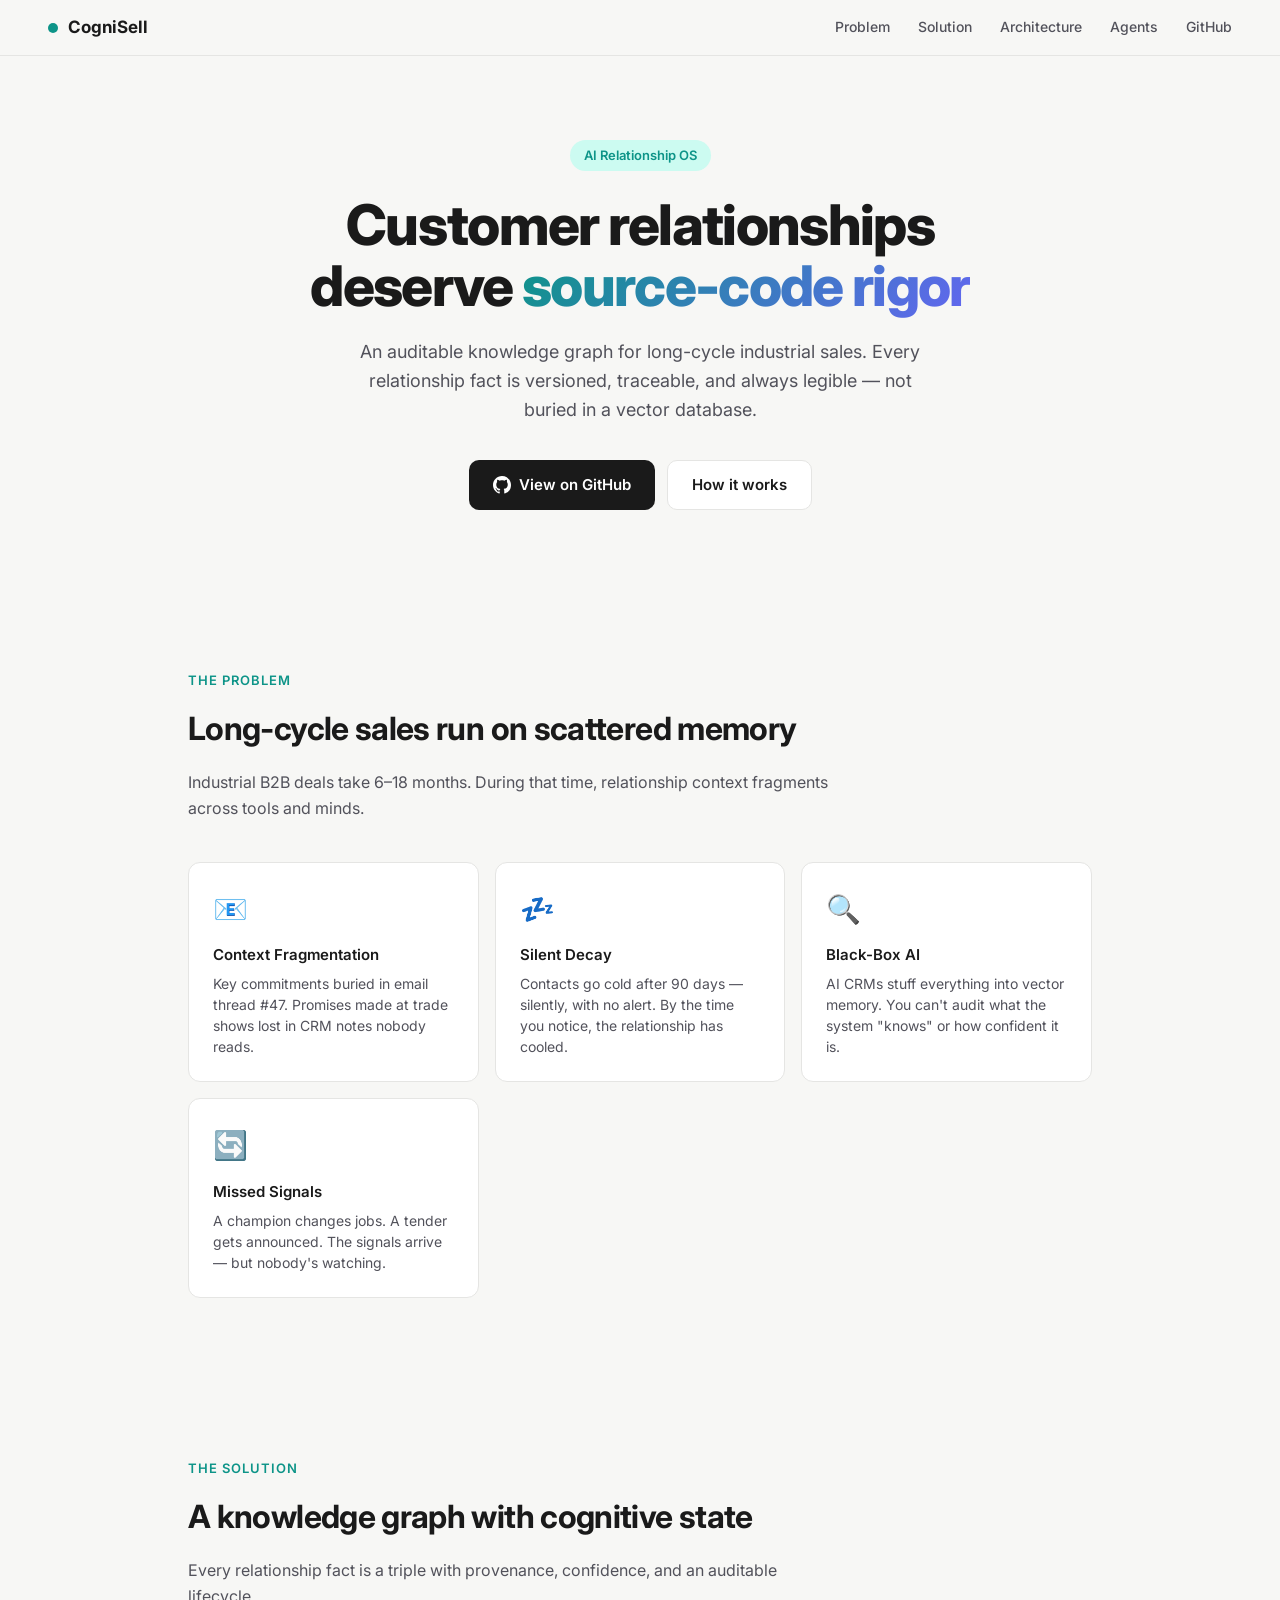
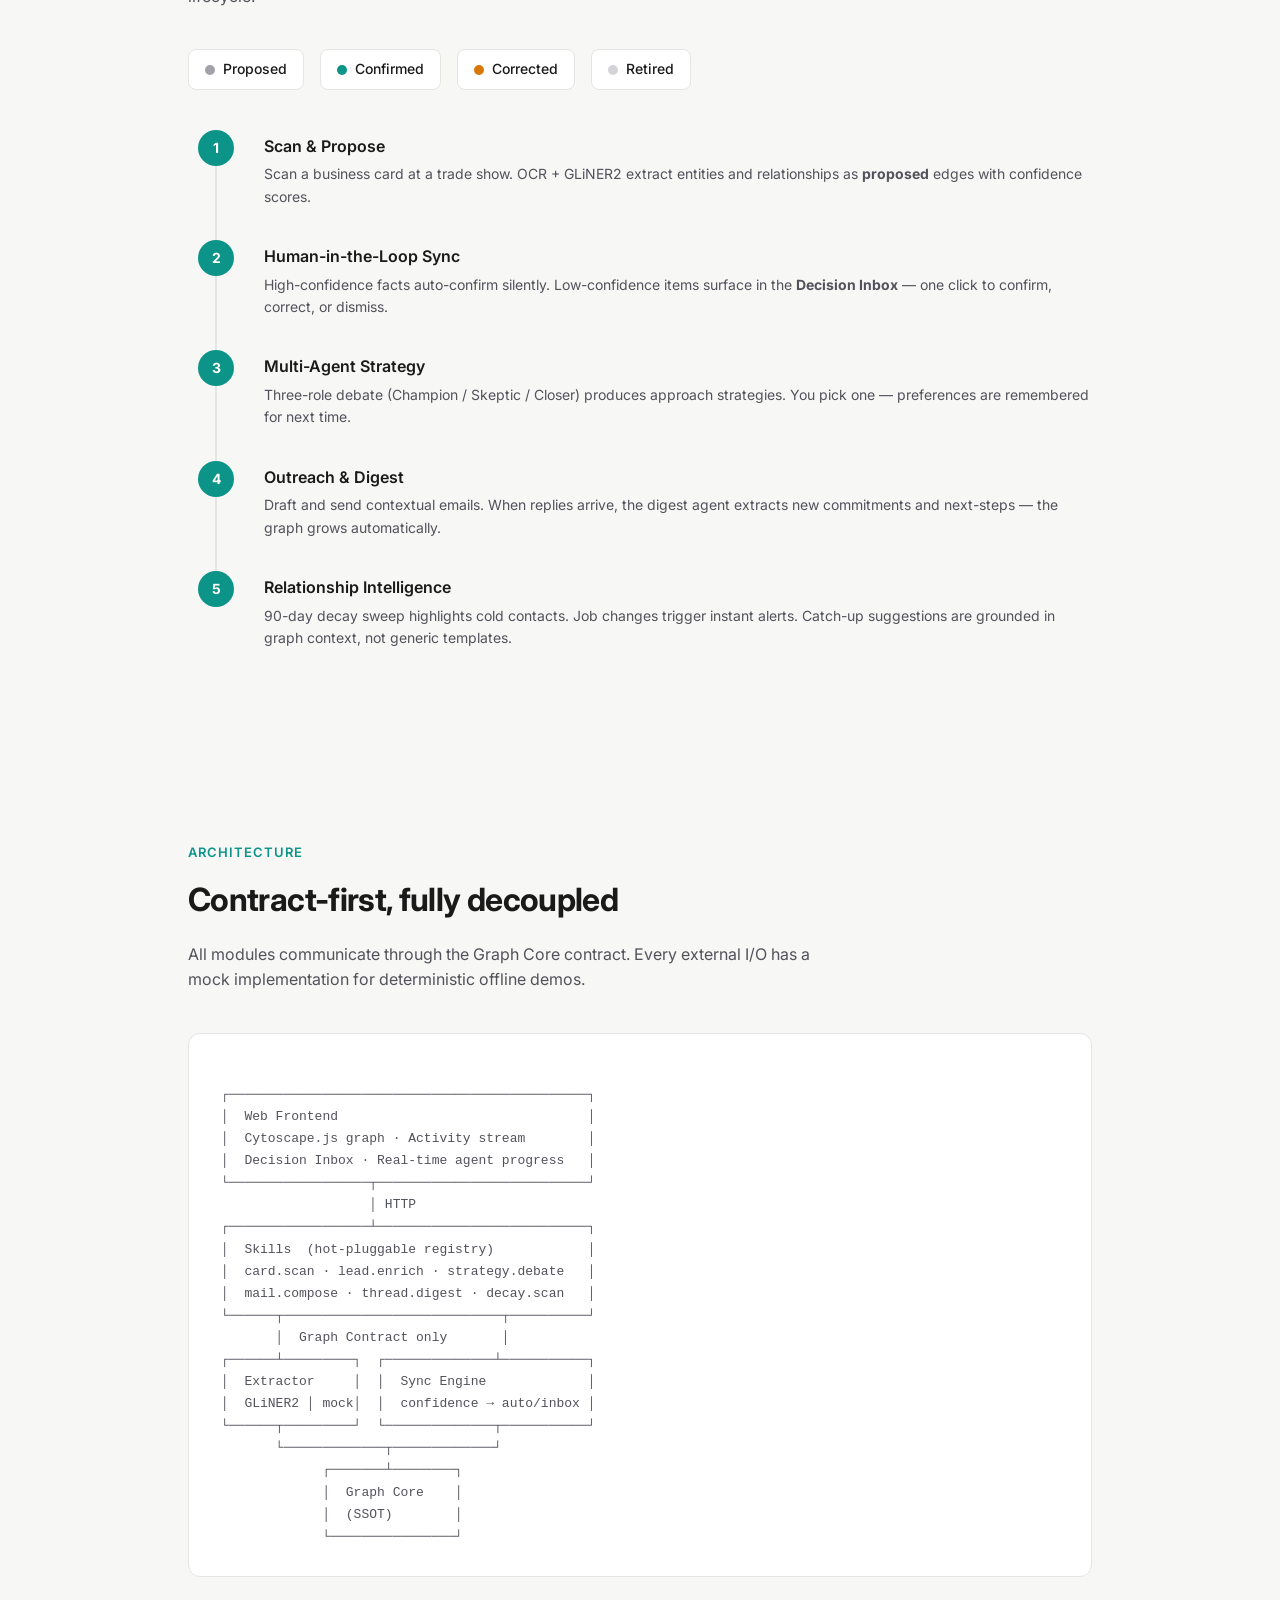
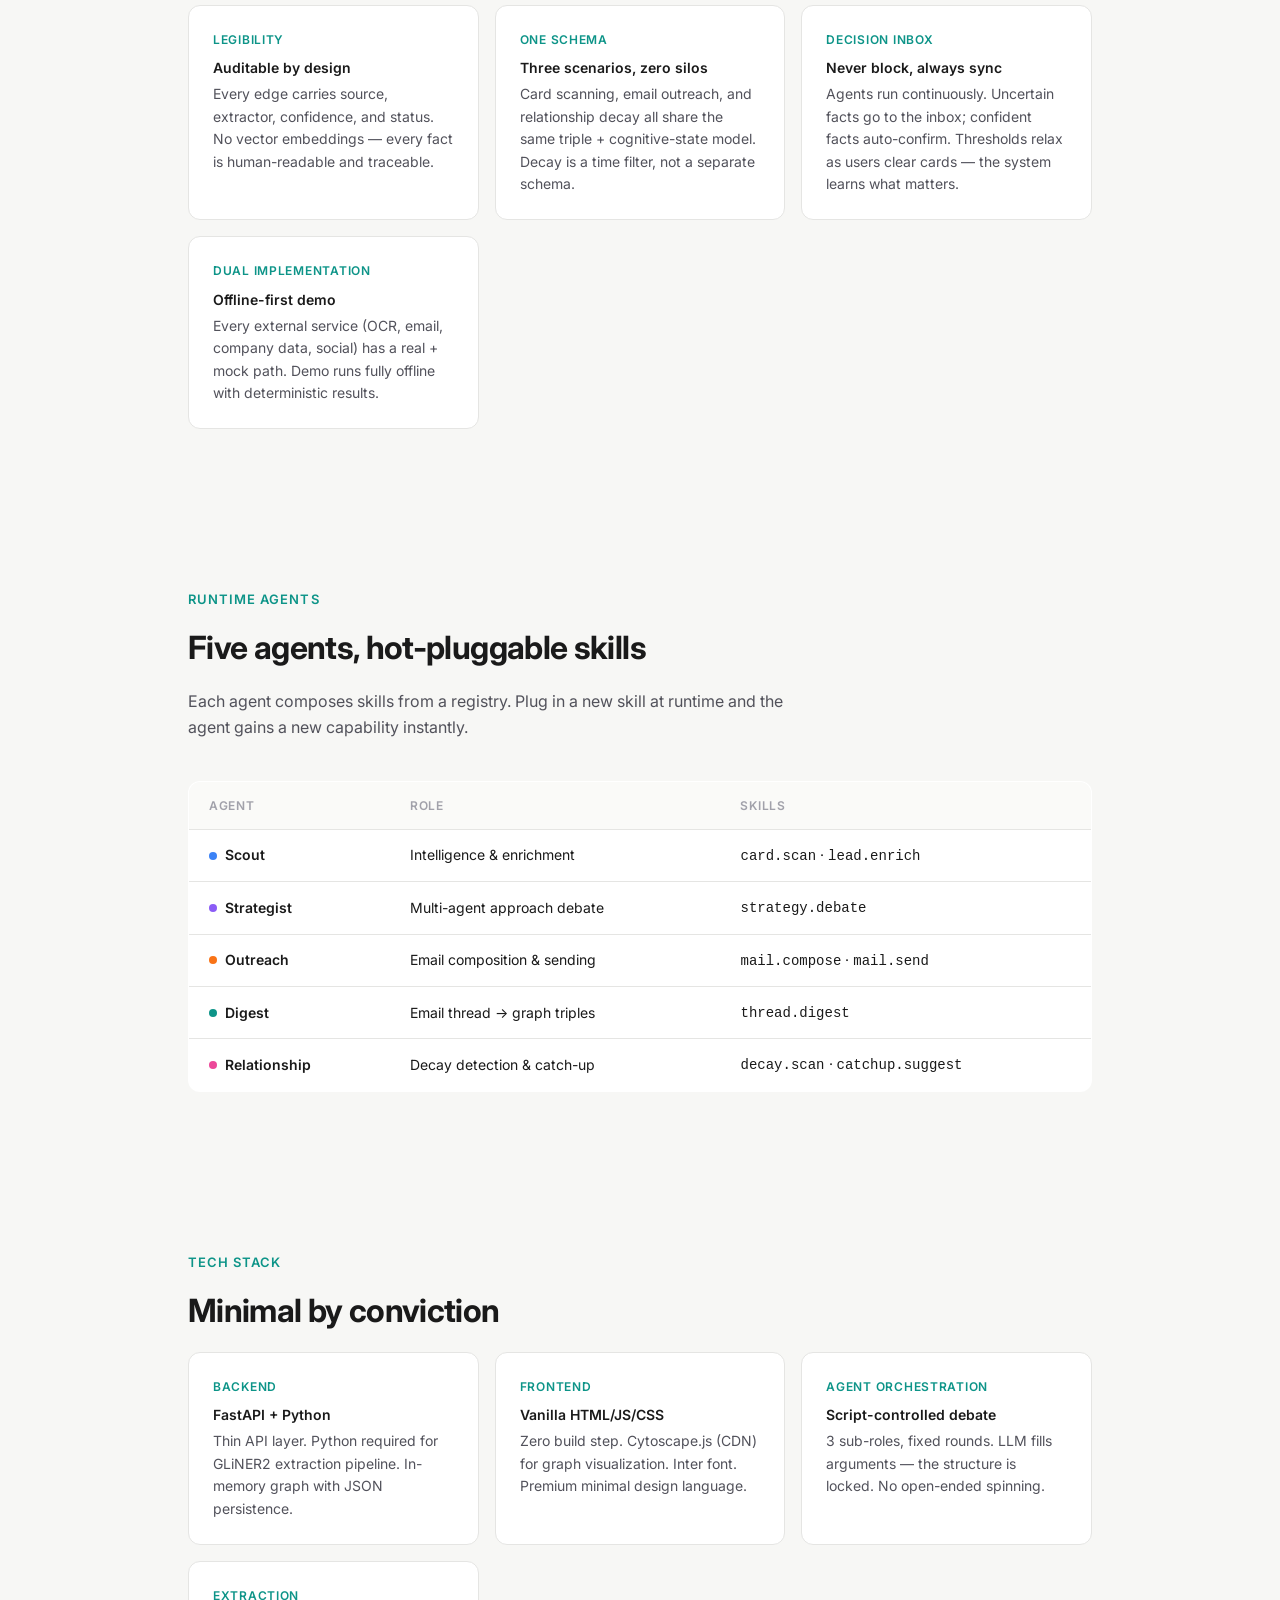
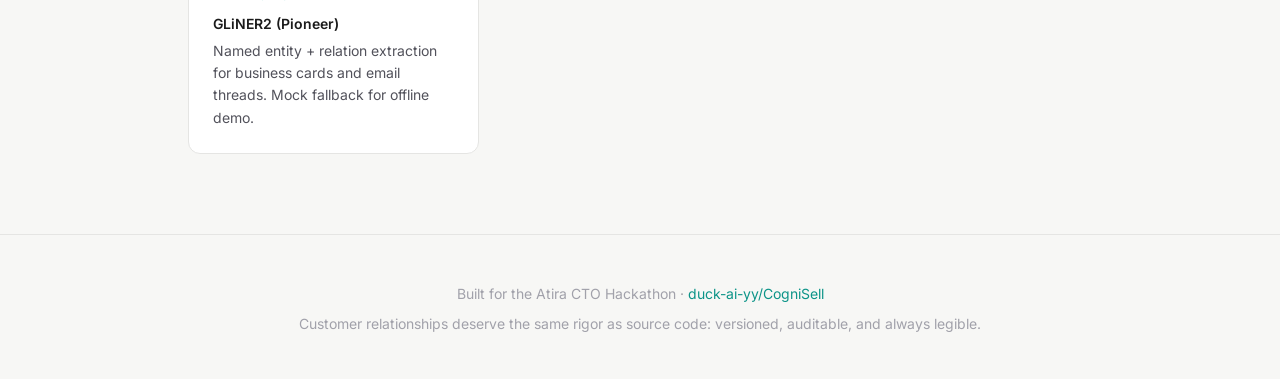
==== docs/index.html @ 4ade04f6 "Add product landing page and rewrite README - README: pain → solution narrative, architecture diagra" ====
<!DOCTYPE html>
<html lang="en">
<head>
  <meta charset="UTF-8">
  <meta name="viewport" content="width=device-width, initial-scale=1.0">
  <title>CogniSell — AI Relationship OS</title>
  <link rel="preconnect" href="https://fonts.googleapis.com">
  <link href="https://fonts.googleapis.com/css2?family=Inter:wght@400;500;600;700;800&display=swap" rel="stylesheet">
  <style>
    :root {
      --bg: #f7f7f5;
      --surface: #ffffff;
      --border: #e5e5e3;
      --ink: #1a1a1a;
      --ink-2: #52525b;
      --ink-3: #a1a1aa;
      --accent: #0d9488;
      --accent-hover: #0f766e;
      --accent-soft: #ccfbf1;
      --proposed: #a1a1aa;
      --confirmed: #0d9488;
      --corrected: #d97706;
      --danger: #ef4444;
      --font: 'Inter', -apple-system, BlinkMacSystemFont, system-ui, sans-serif;
    }
    *, *::before, *::after { box-sizing: border-box; margin: 0; }
    html { scroll-behavior: smooth; }
    body {
      background: var(--bg);
      color: var(--ink);
      font-family: var(--font);
      -webkit-font-smoothing: antialiased;
      line-height: 1.6;
    }

    /* ── Nav ── */
    nav {
      position: fixed; top: 0; left: 0; right: 0; z-index: 100;
      height: 56px;
      display: flex; align-items: center; justify-content: space-between;
      padding: 0 clamp(16px, 4vw, 48px);
      background: rgba(247,247,245,.85);
      backdrop-filter: saturate(1.5) blur(12px);
      -webkit-backdrop-filter: saturate(1.5) blur(12px);
      border-bottom: 1px solid var(--border);
    }
    .nav-brand {
      display: flex; align-items: center; gap: 10px;
      font-weight: 700; font-size: 17px; color: var(--ink);
      text-decoration: none;
    }
    .nav-dot {
      width: 10px; height: 10px; border-radius: 50%;
      background: var(--accent);
    }
    .nav-links { display: flex; gap: 28px; }
    .nav-links a {
      color: var(--ink-2); text-decoration: none;
      font-size: 14px; font-weight: 500;
      transition: color .15s;
    }
    .nav-links a:hover { color: var(--accent); }

    /* ── Hero ── */
    .hero {
      padding: 140px clamp(16px, 4vw, 48px) 80px;
      max-width: 820px; margin: 0 auto;
      text-align: center;
    }
    .hero-badge {
      display: inline-flex; align-items: center; gap: 6px;
      padding: 5px 14px; border-radius: 20px;
      background: var(--accent-soft); color: var(--accent);
      font-size: 13px; font-weight: 600;
      margin-bottom: 24px;
    }
    .hero h1 {
      font-size: clamp(36px, 5.5vw, 56px);
      font-weight: 800; line-height: 1.1;
      letter-spacing: -0.03em;
      margin-bottom: 20px;
    }
    .hero h1 em {
      font-style: normal;
      background: linear-gradient(135deg, var(--accent), #6366f1);
      -webkit-background-clip: text;
      -webkit-text-fill-color: transparent;
      background-clip: text;
    }
    .hero p {
      font-size: 18px; color: var(--ink-2);
      max-width: 600px; margin: 0 auto 36px;
    }
    .hero-cta {
      display: inline-flex; gap: 12px; flex-wrap: wrap;
      justify-content: center;
    }
    .btn {
      display: inline-flex; align-items: center; gap: 8px;
      padding: 12px 24px; border-radius: 10px;
      font-size: 15px; font-weight: 600;
      text-decoration: none; transition: all .15s;
      cursor: pointer; border: none;
    }
    .btn-primary {
      background: var(--ink); color: #fff;
    }
    .btn-primary:hover { background: #333; }
    .btn-secondary {
      background: var(--surface); color: var(--ink);
      border: 1px solid var(--border);
    }
    .btn-secondary:hover { border-color: var(--ink-3); }

    /* ── Sections ── */
    section {
      padding: 80px clamp(16px, 4vw, 48px);
      max-width: 1000px; margin: 0 auto;
    }
    .section-label {
      font-size: 13px; font-weight: 600;
      color: var(--accent); text-transform: uppercase;
      letter-spacing: 0.08em;
      margin-bottom: 12px;
    }
    section h2 {
      font-size: 32px; font-weight: 700;
      letter-spacing: -0.02em;
      margin-bottom: 16px;
    }
    section > p {
      font-size: 16px; color: var(--ink-2);
      max-width: 640px; margin-bottom: 40px;
    }

    /* ── Problem cards ── */
    .pain-grid {
      display: grid;
      grid-template-columns: repeat(auto-fit, minmax(220px, 1fr));
      gap: 16px;
    }
    .pain-card {
      background: var(--surface);
      border: 1px solid var(--border);
      border-radius: 12px;
      padding: 24px;
    }
    .pain-card .icon {
      font-size: 28px; margin-bottom: 12px;
      display: block;
    }
    .pain-card h3 {
      font-size: 15px; font-weight: 600;
      margin-bottom: 6px;
    }
    .pain-card p {
      font-size: 14px; color: var(--ink-2);
      line-height: 1.5;
    }

    /* ── How it works ── */
    .flow-steps {
      display: flex; flex-direction: column; gap: 0;
    }
    .flow-step {
      display: grid;
      grid-template-columns: 56px 1fr;
      gap: 0 20px;
      position: relative;
    }
    .flow-step .step-line {
      grid-column: 1; grid-row: 1 / 3;
      display: flex; flex-direction: column; align-items: center;
    }
    .step-num {
      width: 36px; height: 36px; border-radius: 50%;
      background: var(--accent); color: #fff;
      display: flex; align-items: center; justify-content: center;
      font-size: 14px; font-weight: 700;
      flex-shrink: 0;
    }
    .step-connector {
      width: 2px; flex: 1;
      background: var(--border);
      min-height: 24px;
    }
    .flow-step:last-child .step-connector { display: none; }
    .flow-step .step-body {
      padding: 4px 0 32px;
    }
    .flow-step h3 {
      font-size: 16px; font-weight: 600;
      margin-bottom: 4px;
    }
    .flow-step p {
      font-size: 14px; color: var(--ink-2);
    }

    /* ── Cognitive state viz ── */
    .state-row {
      display: flex; gap: 16px; flex-wrap: wrap;
      margin-bottom: 40px;
    }
    .state-chip {
      display: flex; align-items: center; gap: 8px;
      padding: 8px 16px; border-radius: 8px;
      background: var(--surface);
      border: 1px solid var(--border);
      font-size: 14px; font-weight: 500;
    }
    .state-chip .dot {
      width: 10px; height: 10px; border-radius: 50%;
    }
    .dot-proposed { background: var(--proposed); }
    .dot-confirmed { background: var(--confirmed); }
    .dot-corrected { background: var(--corrected); }
    .dot-retired { background: #d4d4d8; }

    /* ── Architecture ── */
    .arch-box {
      background: var(--surface);
      border: 1px solid var(--border);
      border-radius: 12px;
      padding: 28px 32px;
      font-family: 'SF Mono', 'Fira Code', 'Cascadia Code', monospace;
      font-size: 13px;
      line-height: 1.7;
      white-space: pre;
      overflow-x: auto;
      color: var(--ink-2);
    }

    /* ── Tech ── */
    .tech-grid {
      display: grid;
      grid-template-columns: repeat(auto-fit, minmax(280px, 1fr));
      gap: 16px;
    }
    .tech-card {
      background: var(--surface);
      border: 1px solid var(--border);
      border-radius: 12px;
      padding: 24px;
    }
    .tech-card h3 {
      font-size: 14px; font-weight: 600;
      margin-bottom: 4px;
    }
    .tech-label {
      font-size: 12px; font-weight: 600;
      color: var(--accent);
      text-transform: uppercase;
      letter-spacing: 0.06em;
      margin-bottom: 8px;
    }
    .tech-card p {
      font-size: 14px; color: var(--ink-2);
    }

    /* ── Agents table ── */
    .agent-table {
      width: 100%;
      border-collapse: collapse;
      background: var(--surface);
      border-radius: 12px;
      overflow: hidden;
      border: 1px solid var(--border);
    }
    .agent-table th, .agent-table td {
      text-align: left;
      padding: 14px 20px;
      font-size: 14px;
      border-bottom: 1px solid var(--border);
    }
    .agent-table th {
      background: #fafaf8;
      font-weight: 600;
      font-size: 12px;
      text-transform: uppercase;
      letter-spacing: 0.06em;
      color: var(--ink-3);
    }
    .agent-table tr:last-child td { border-bottom: none; }
    .agent-name {
      font-weight: 600;
      display: flex; align-items: center; gap: 8px;
    }
    .agent-dot {
      width: 8px; height: 8px; border-radius: 50%;
    }

    /* ── Footer ── */
    footer {
      padding: 48px clamp(16px, 4vw, 48px);
      text-align: center;
      border-top: 1px solid var(--border);
      font-size: 14px; color: var(--ink-3);
    }
    footer a { color: var(--accent); text-decoration: none; }
    footer a:hover { text-decoration: underline; }

    @media (max-width: 640px) {
      .nav-links { display: none; }
      .pain-grid { grid-template-columns: 1fr; }
      .tech-grid { grid-template-columns: 1fr; }
    }
  </style>
</head>
<body>

<nav>
  <a href="#" class="nav-brand">
    <span class="nav-dot"></span>
    CogniSell
  </a>
  <div class="nav-links">
    <a href="#problem">Problem</a>
    <a href="#solution">Solution</a>
    <a href="#architecture">Architecture</a>
    <a href="#agents">Agents</a>
    <a href="https://github.com/duck-ai-yy/CogniSell">GitHub</a>
  </div>
</nav>

<!-- Hero -->
<div class="hero">
  <div class="hero-badge">AI Relationship OS</div>
  <h1>Customer relationships deserve <em>source-code rigor</em></h1>
  <p>An auditable knowledge graph for long-cycle industrial sales. Every relationship fact is versioned, traceable, and always legible — not buried in a vector database.</p>
  <div class="hero-cta">
    <a href="https://github.com/duck-ai-yy/CogniSell" class="btn btn-primary">
      <svg width="18" height="18" fill="currentColor" viewBox="0 0 16 16"><path d="M8 0C3.58 0 0 3.58 0 8c0 3.54 2.29 6.53 5.47 7.59.4.07.55-.17.55-.38 0-.19-.01-.82-.01-1.49-2.01.37-2.53-.49-2.69-.94-.09-.23-.48-.94-.82-1.13-.28-.15-.68-.52-.01-.53.63-.01 1.08.58 1.23.82.72 1.21 1.87.87 2.33.66.07-.52.28-.87.51-1.07-1.78-.2-3.64-.89-3.64-3.95 0-.87.31-1.59.82-2.15-.08-.2-.36-1.02.08-2.12 0 0 .67-.21 2.2.82.64-.18 1.32-.27 2-.27.68 0 1.36.09 2 .27 1.53-1.04 2.2-.82 2.2-.82.44 1.1.16 1.92.08 2.12.51.56.82 1.27.82 2.15 0 3.07-1.87 3.75-3.65 3.95.29.25.54.73.54 1.48 0 1.07-.01 1.93-.01 2.2 0 .21.15.46.55.38A8.013 8.013 0 0016 8c0-4.42-3.58-8-8-8z"/></svg>
      View on GitHub
    </a>
    <a href="#solution" class="btn btn-secondary">How it works</a>
  </div>
</div>

<!-- Problem -->
<section id="problem">
  <div class="section-label">The Problem</div>
  <h2>Long-cycle sales run on scattered memory</h2>
  <p>Industrial B2B deals take 6–18 months. During that time, relationship context fragments across tools and minds.</p>

  <div class="pain-grid">
    <div class="pain-card">
      <span class="icon">&#x1f4e7;</span>
      <h3>Context Fragmentation</h3>
      <p>Key commitments buried in email thread #47. Promises made at trade shows lost in CRM notes nobody reads.</p>
    </div>
    <div class="pain-card">
      <span class="icon">&#x1f4a4;</span>
      <h3>Silent Decay</h3>
      <p>Contacts go cold after 90 days — silently, with no alert. By the time you notice, the relationship has cooled.</p>
    </div>
    <div class="pain-card">
      <span class="icon">&#x1f50d;</span>
      <h3>Black-Box AI</h3>
      <p>AI CRMs stuff everything into vector memory. You can't audit what the system "knows" or how confident it is.</p>
    </div>
    <div class="pain-card">
      <span class="icon">&#x1f504;</span>
      <h3>Missed Signals</h3>
      <p>A champion changes jobs. A tender gets announced. The signals arrive — but nobody's watching.</p>
    </div>
  </div>
</section>

<!-- Solution -->
<section id="solution">
  <div class="section-label">The Solution</div>
  <h2>A knowledge graph with cognitive state</h2>
  <p>Every relationship fact is a triple with provenance, confidence, and an auditable lifecycle.</p>

  <div class="state-row">
    <div class="state-chip"><span class="dot dot-proposed"></span> Proposed</div>
    <div class="state-chip"><span class="dot dot-confirmed"></span> Confirmed</div>
    <div class="state-chip"><span class="dot dot-corrected"></span> Corrected</div>
    <div class="state-chip"><span class="dot dot-retired"></span> Retired</div>
  </div>

  <div class="flow-steps">
    <div class="flow-step">
      <div class="step-line">
        <div class="step-num">1</div>
        <div class="step-connector"></div>
      </div>
      <div class="step-body">
        <h3>Scan & Propose</h3>
        <p>Scan a business card at a trade show. OCR + GLiNER2 extract entities and relationships as <strong>proposed</strong> edges with confidence scores.</p>
      </div>
    </div>
    <div class="flow-step">
      <div class="step-line">
        <div class="step-num">2</div>
        <div class="step-connector"></div>
      </div>
      <div class="step-body">
        <h3>Human-in-the-Loop Sync</h3>
        <p>High-confidence facts auto-confirm silently. Low-confidence items surface in the <strong>Decision Inbox</strong> — one click to confirm, correct, or dismiss.</p>
      </div>
    </div>
    <div class="flow-step">
      <div class="step-line">
        <div class="step-num">3</div>
        <div class="step-connector"></div>
      </div>
      <div class="step-body">
        <h3>Multi-Agent Strategy</h3>
        <p>Three-role debate (Champion / Skeptic / Closer) produces approach strategies. You pick one — preferences are remembered for next time.</p>
      </div>
    </div>
    <div class="flow-step">
      <div class="step-line">
        <div class="step-num">4</div>
        <div class="step-connector"></div>
      </div>
      <div class="step-body">
        <h3>Outreach & Digest</h3>
        <p>Draft and send contextual emails. When replies arrive, the digest agent extracts new commitments and next-steps — the graph grows automatically.</p>
      </div>
    </div>
    <div class="flow-step">
      <div class="step-line">
        <div class="step-num">5</div>
        <div class="step-connector"></div>
      </div>
      <div class="step-body">
        <h3>Relationship Intelligence</h3>
        <p>90-day decay sweep highlights cold contacts. Job changes trigger instant alerts. Catch-up suggestions are grounded in graph context, not generic templates.</p>
      </div>
    </div>
  </div>
</section>

<!-- Architecture -->
<section id="architecture">
  <div class="section-label">Architecture</div>
  <h2>Contract-first, fully decoupled</h2>
  <p>All modules communicate through the Graph Core contract. Every external I/O has a mock implementation for deterministic offline demos.</p>

  <div class="arch-box">
┌──────────────────────────────────────────────┐
│  Web Frontend                                │
│  Cytoscape.js graph · Activity stream        │
│  Decision Inbox · Real-time agent progress   │
└──────────────────┬───────────────────────────┘
                   │ HTTP
┌──────────────────┴───────────────────────────┐
│  Skills  (hot-pluggable registry)            │
│  card.scan · lead.enrich · strategy.debate   │
│  mail.compose · thread.digest · decay.scan   │
└──────┬────────────────────────────┬──────────┘
       │  Graph Contract only       │
┌──────┴─────────┐  ┌──────────────┴───────────┐
│  Extractor     │  │  Sync Engine             │
│  GLiNER2 │ mock│  │  confidence → auto/inbox │
└──────┬─────────┘  └──────────────┬───────────┘
       └─────────────┬─────────────┘
             ┌───────┴────────┐
             │  Graph Core    │
             │  (SSOT)        │
             └────────────────┘</div>

  <div class="tech-grid" style="margin-top: 28px;">
    <div class="tech-card">
      <div class="tech-label">Legibility</div>
      <h3>Auditable by design</h3>
      <p>Every edge carries source, extractor, confidence, and status. No vector embeddings — every fact is human-readable and traceable.</p>
    </div>
    <div class="tech-card">
      <div class="tech-label">One Schema</div>
      <h3>Three scenarios, zero silos</h3>
      <p>Card scanning, email outreach, and relationship decay all share the same triple + cognitive-state model. Decay is a time filter, not a separate schema.</p>
    </div>
    <div class="tech-card">
      <div class="tech-label">Decision Inbox</div>
      <h3>Never block, always sync</h3>
      <p>Agents run continuously. Uncertain facts go to the inbox; confident facts auto-confirm. Thresholds relax as users clear cards — the system learns what matters.</p>
    </div>
    <div class="tech-card">
      <div class="tech-label">Dual Implementation</div>
      <h3>Offline-first demo</h3>
      <p>Every external service (OCR, email, company data, social) has a real + mock path. Demo runs fully offline with deterministic results.</p>
    </div>
  </div>
</section>

<!-- Agents -->
<section id="agents">
  <div class="section-label">Runtime Agents</div>
  <h2>Five agents, hot-pluggable skills</h2>
  <p>Each agent composes skills from a registry. Plug in a new skill at runtime and the agent gains a new capability instantly.</p>

  <table class="agent-table">
    <thead>
      <tr>
        <th>Agent</th>
        <th>Role</th>
        <th>Skills</th>
      </tr>
    </thead>
    <tbody>
      <tr>
        <td><span class="agent-name"><span class="agent-dot" style="background:#3b82f6"></span>Scout</span></td>
        <td>Intelligence & enrichment</td>
        <td><code>card.scan</code> · <code>lead.enrich</code></td>
      </tr>
      <tr>
        <td><span class="agent-name"><span class="agent-dot" style="background:#8b5cf6"></span>Strategist</span></td>
        <td>Multi-agent approach debate</td>
        <td><code>strategy.debate</code></td>
      </tr>
      <tr>
        <td><span class="agent-name"><span class="agent-dot" style="background:#f97316"></span>Outreach</span></td>
        <td>Email composition & sending</td>
        <td><code>mail.compose</code> · <code>mail.send</code></td>
      </tr>
      <tr>
        <td><span class="agent-name"><span class="agent-dot" style="background:#0d9488"></span>Digest</span></td>
        <td>Email thread &rarr; graph triples</td>
        <td><code>thread.digest</code></td>
      </tr>
      <tr>
        <td><span class="agent-name"><span class="agent-dot" style="background:#ec4899"></span>Relationship</span></td>
        <td>Decay detection & catch-up</td>
        <td><code>decay.scan</code> · <code>catchup.suggest</code></td>
      </tr>
    </tbody>
  </table>
</section>

<!-- Tech Stack -->
<section>
  <div class="section-label">Tech Stack</div>
  <h2>Minimal by conviction</h2>

  <div class="tech-grid">
    <div class="tech-card">
      <div class="tech-label">Backend</div>
      <h3>FastAPI + Python</h3>
      <p>Thin API layer. Python required for GLiNER2 extraction pipeline. In-memory graph with JSON persistence.</p>
    </div>
    <div class="tech-card">
      <div class="tech-label">Frontend</div>
      <h3>Vanilla HTML/JS/CSS</h3>
      <p>Zero build step. Cytoscape.js (CDN) for graph visualization. Inter font. Premium minimal design language.</p>
    </div>
    <div class="tech-card">
      <div class="tech-label">Agent Orchestration</div>
      <h3>Script-controlled debate</h3>
      <p>3 sub-roles, fixed rounds. LLM fills arguments — the structure is locked. No open-ended spinning.</p>
    </div>
    <div class="tech-card">
      <div class="tech-label">Extraction</div>
      <h3>GLiNER2 (Pioneer)</h3>
      <p>Named entity + relation extraction for business cards and email threads. Mock fallback for offline demo.</p>
    </div>
  </div>
</section>

<footer>
  <p>Built for the Atira CTO Hackathon &middot; <a href="https://github.com/duck-ai-yy/CogniSell">duck-ai-yy/CogniSell</a></p>
  <p style="margin-top: 8px;">Customer relationships deserve the same rigor as source code: versioned, auditable, and always legible.</p>
</footer>

</body>
</html>
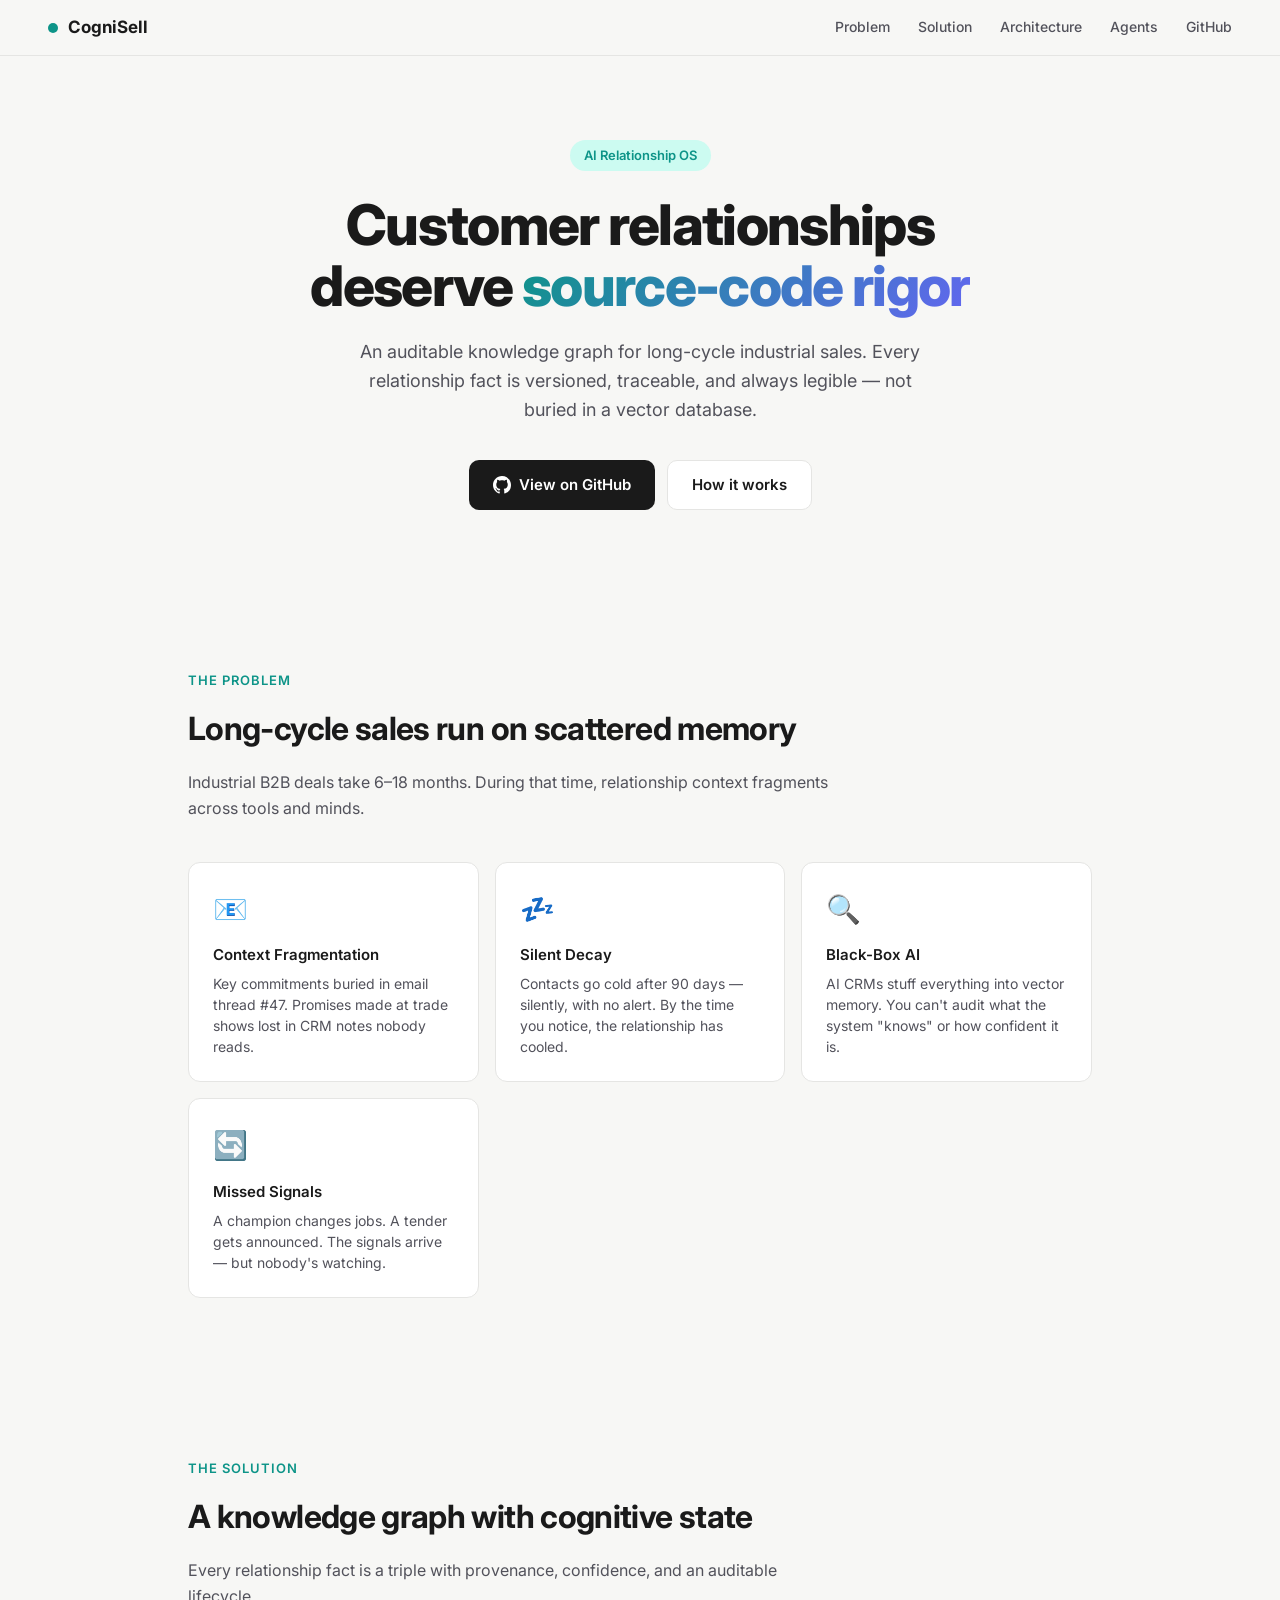
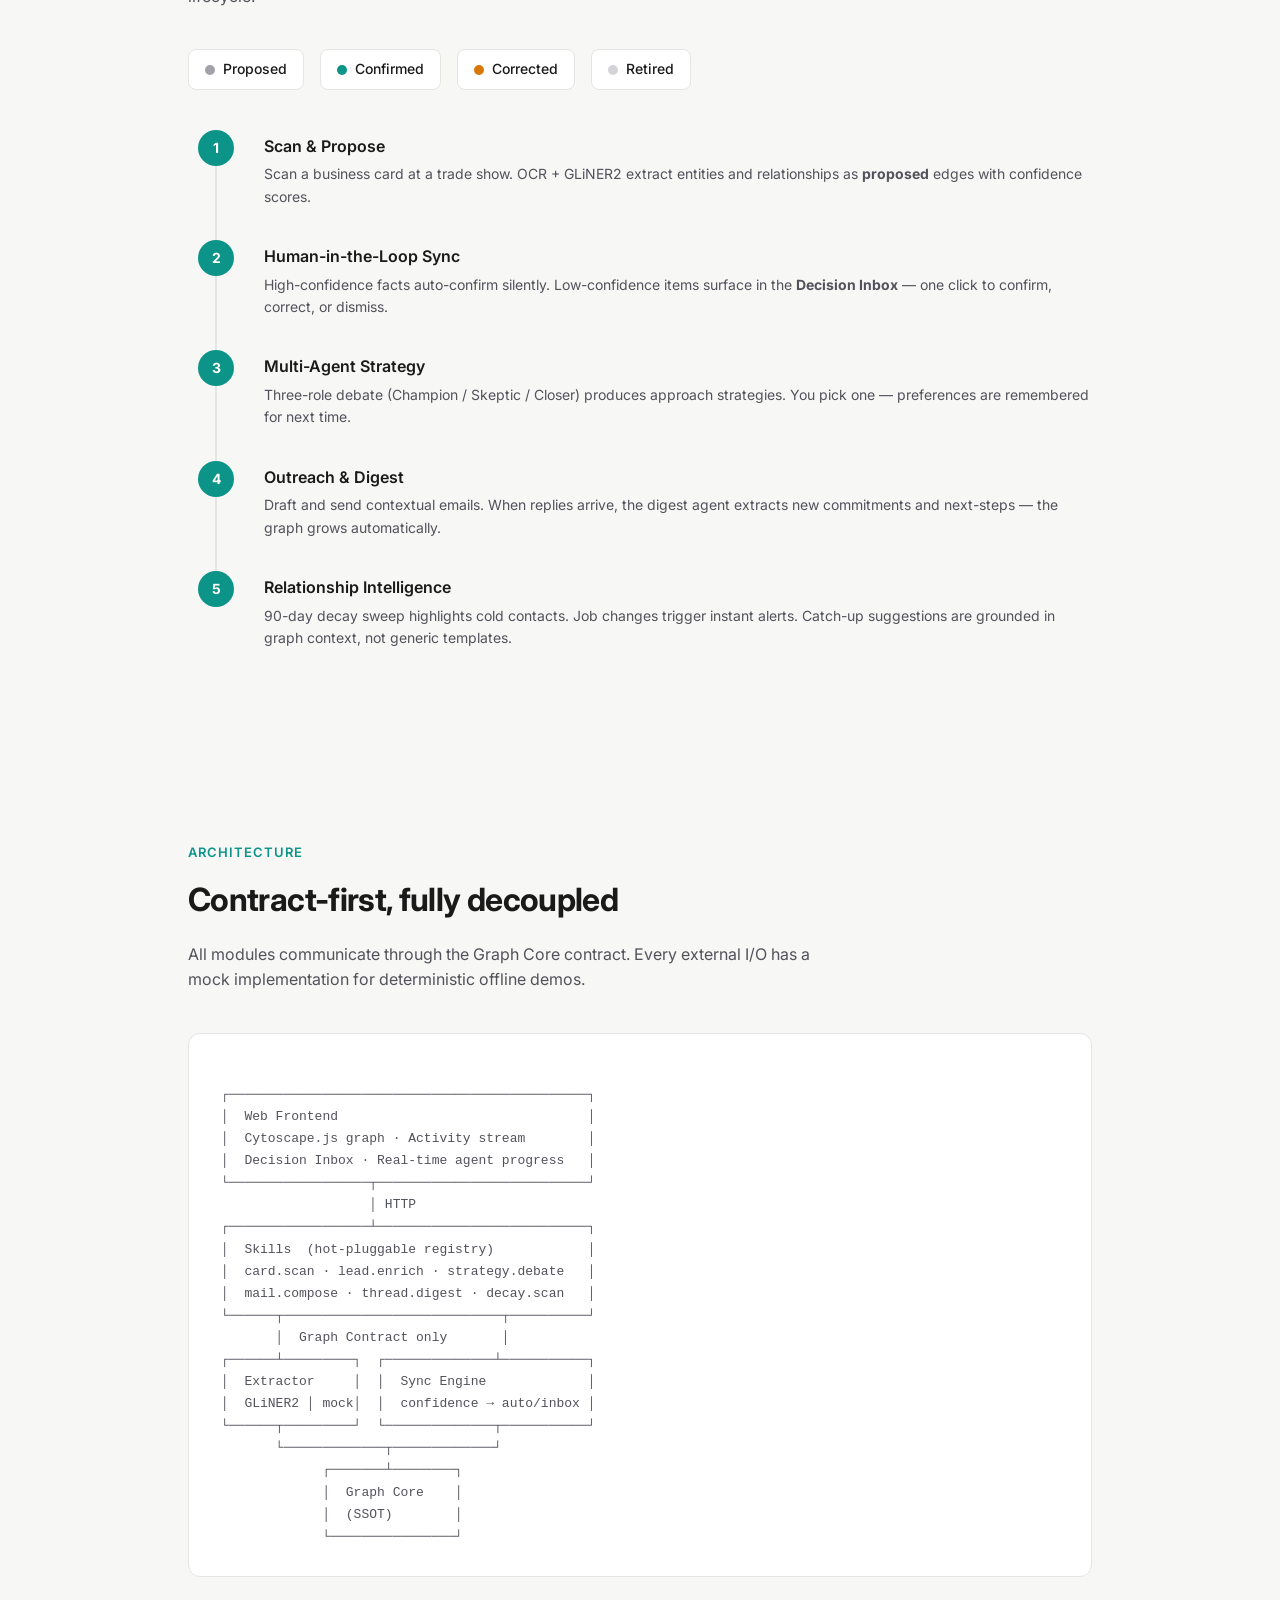
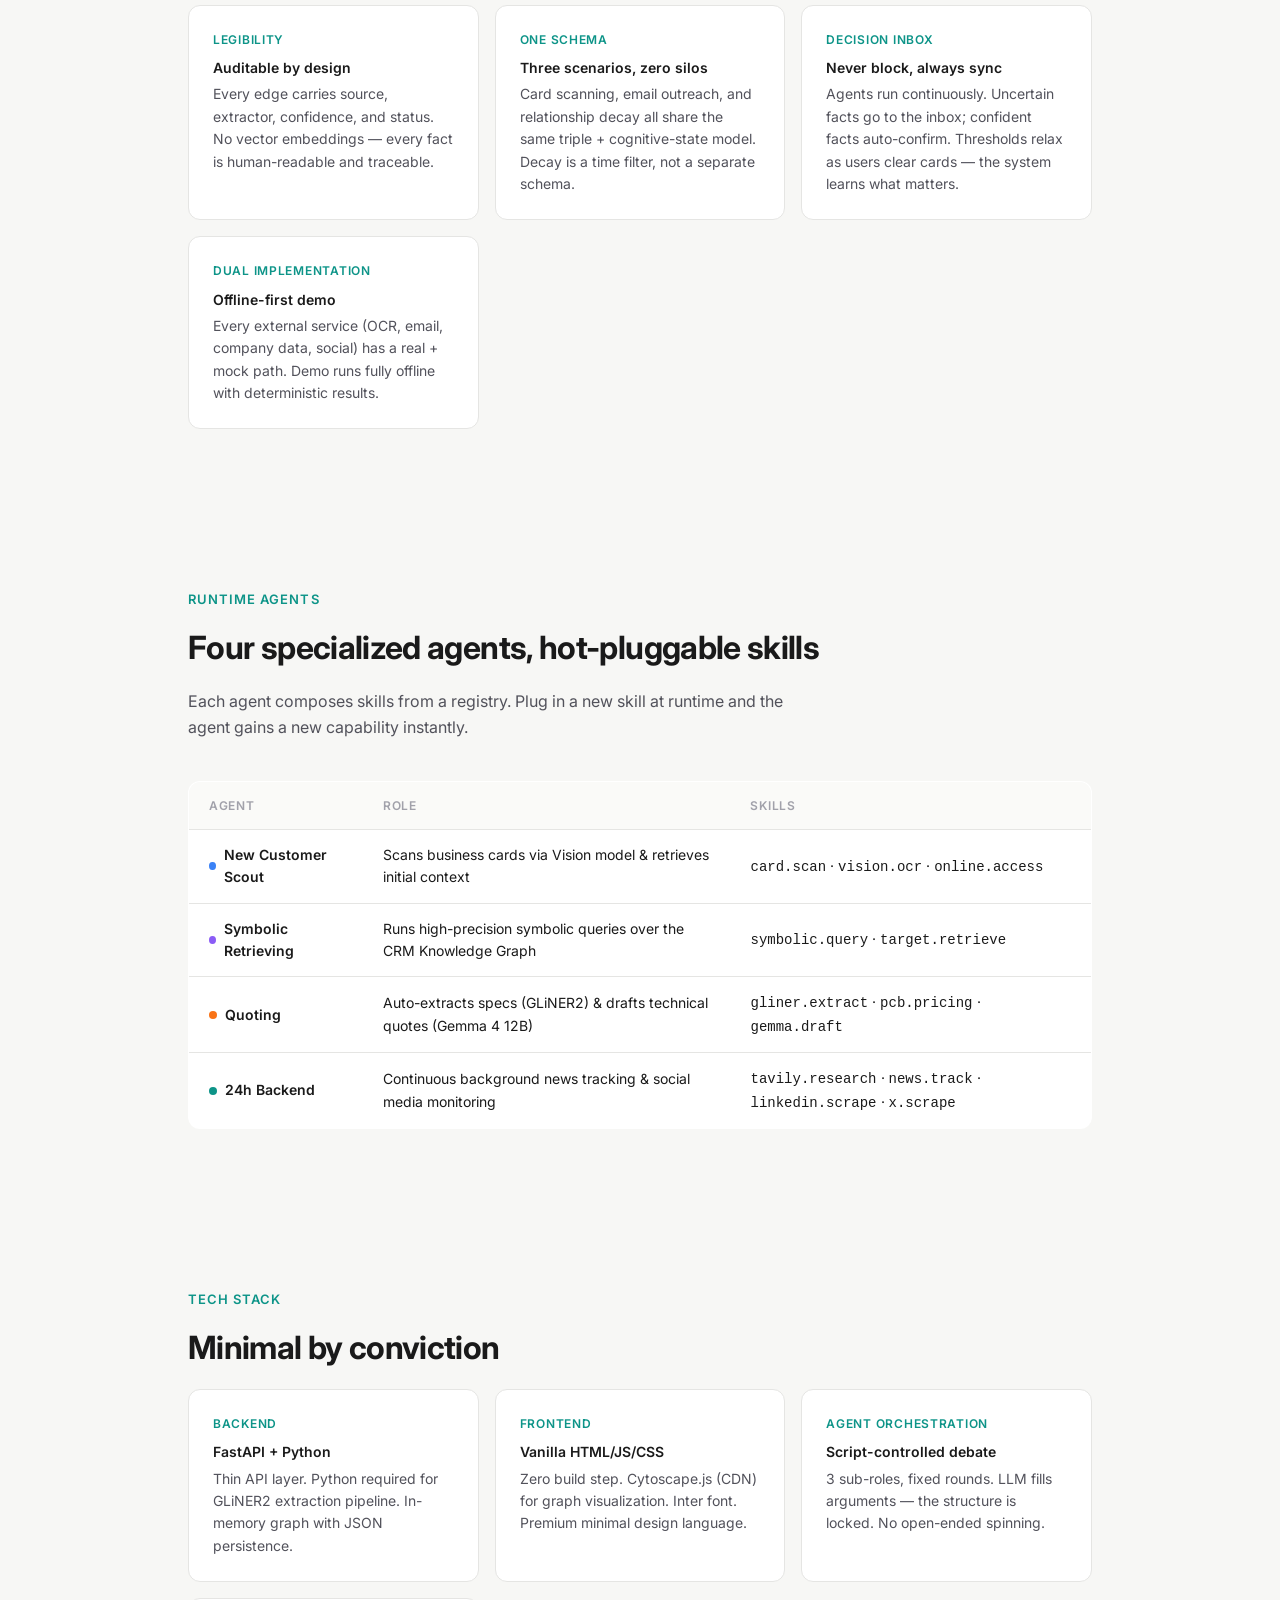
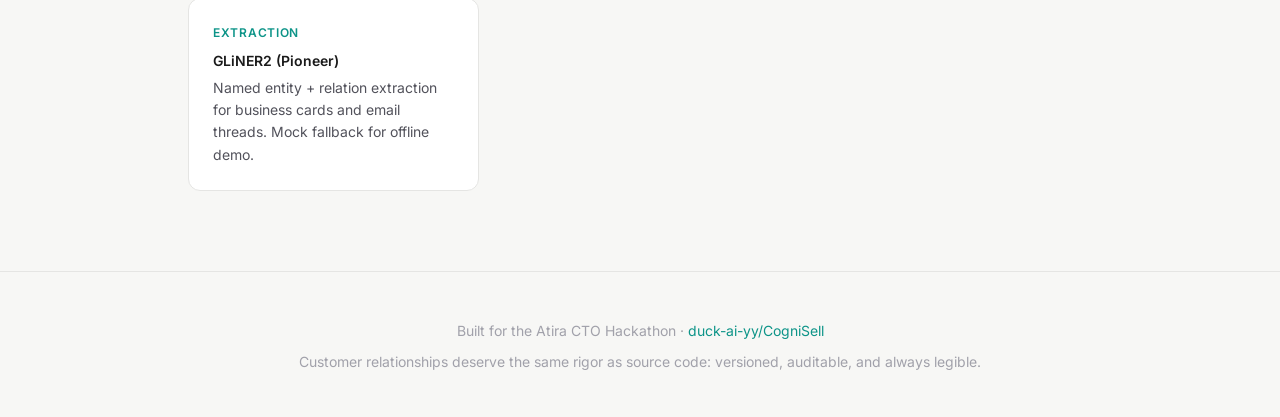
==== commit 9573bc13: "docs: update Runtime Agents in README and index.html to align with new architecture diagram" ====
--- a/docs/index.html
+++ b/docs/index.html
@@ -489,7 +489,7 @@
 <!-- Agents -->
 <section id="agents">
   <div class="section-label">Runtime Agents</div>
-  <h2>Five agents, hot-pluggable skills</h2>
+  <h2>Four specialized agents, hot-pluggable skills</h2>
   <p>Each agent composes skills from a registry. Plug in a new skill at runtime and the agent gains a new capability instantly.</p>
 
   <table class="agent-table">
@@ -502,29 +502,24 @@
     </thead>
     <tbody>
       <tr>
-        <td><span class="agent-name"><span class="agent-dot" style="background:#3b82f6"></span>Scout</span></td>
-        <td>Intelligence & enrichment</td>
-        <td><code>card.scan</code> · <code>lead.enrich</code></td>
+        <td><span class="agent-name"><span class="agent-dot" style="background:#3b82f6"></span>New Customer Scout</span></td>
+        <td>Scans business cards via Vision model & retrieves initial context</td>
+        <td><code>card.scan</code> · <code>vision.ocr</code> · <code>online.access</code></td>
       </tr>
       <tr>
-        <td><span class="agent-name"><span class="agent-dot" style="background:#8b5cf6"></span>Strategist</span></td>
-        <td>Multi-agent approach debate</td>
-        <td><code>strategy.debate</code></td>
+        <td><span class="agent-name"><span class="agent-dot" style="background:#8b5cf6"></span>Symbolic Retrieving</span></td>
+        <td>Runs high-precision symbolic queries over the CRM Knowledge Graph</td>
+        <td><code>symbolic.query</code> · <code>target.retrieve</code></td>
       </tr>
       <tr>
-        <td><span class="agent-name"><span class="agent-dot" style="background:#f97316"></span>Outreach</span></td>
-        <td>Email composition & sending</td>
-        <td><code>mail.compose</code> · <code>mail.send</code></td>
+        <td><span class="agent-name"><span class="agent-dot" style="background:#f97316"></span>Quoting</span></td>
+        <td>Auto-extracts specs (GLiNER2) & drafts technical quotes (Gemma 4 12B)</td>
+        <td><code>gliner.extract</code> · <code>pcb.pricing</code> · <code>gemma.draft</code></td>
       </tr>
       <tr>
-        <td><span class="agent-name"><span class="agent-dot" style="background:#0d9488"></span>Digest</span></td>
-        <td>Email thread &rarr; graph triples</td>
-        <td><code>thread.digest</code></td>
-      </tr>
-      <tr>
-        <td><span class="agent-name"><span class="agent-dot" style="background:#ec4899"></span>Relationship</span></td>
-        <td>Decay detection & catch-up</td>
-        <td><code>decay.scan</code> · <code>catchup.suggest</code></td>
+        <td><span class="agent-name"><span class="agent-dot" style="background:#0d9488"></span>24h Backend</span></td>
+        <td>Continuous background news tracking & social media monitoring</td>
+        <td><code>tavily.research</code> · <code>news.track</code> · <code>linkedin.scrape</code> · <code>x.scrape</code></td>
       </tr>
     </tbody>
   </table>
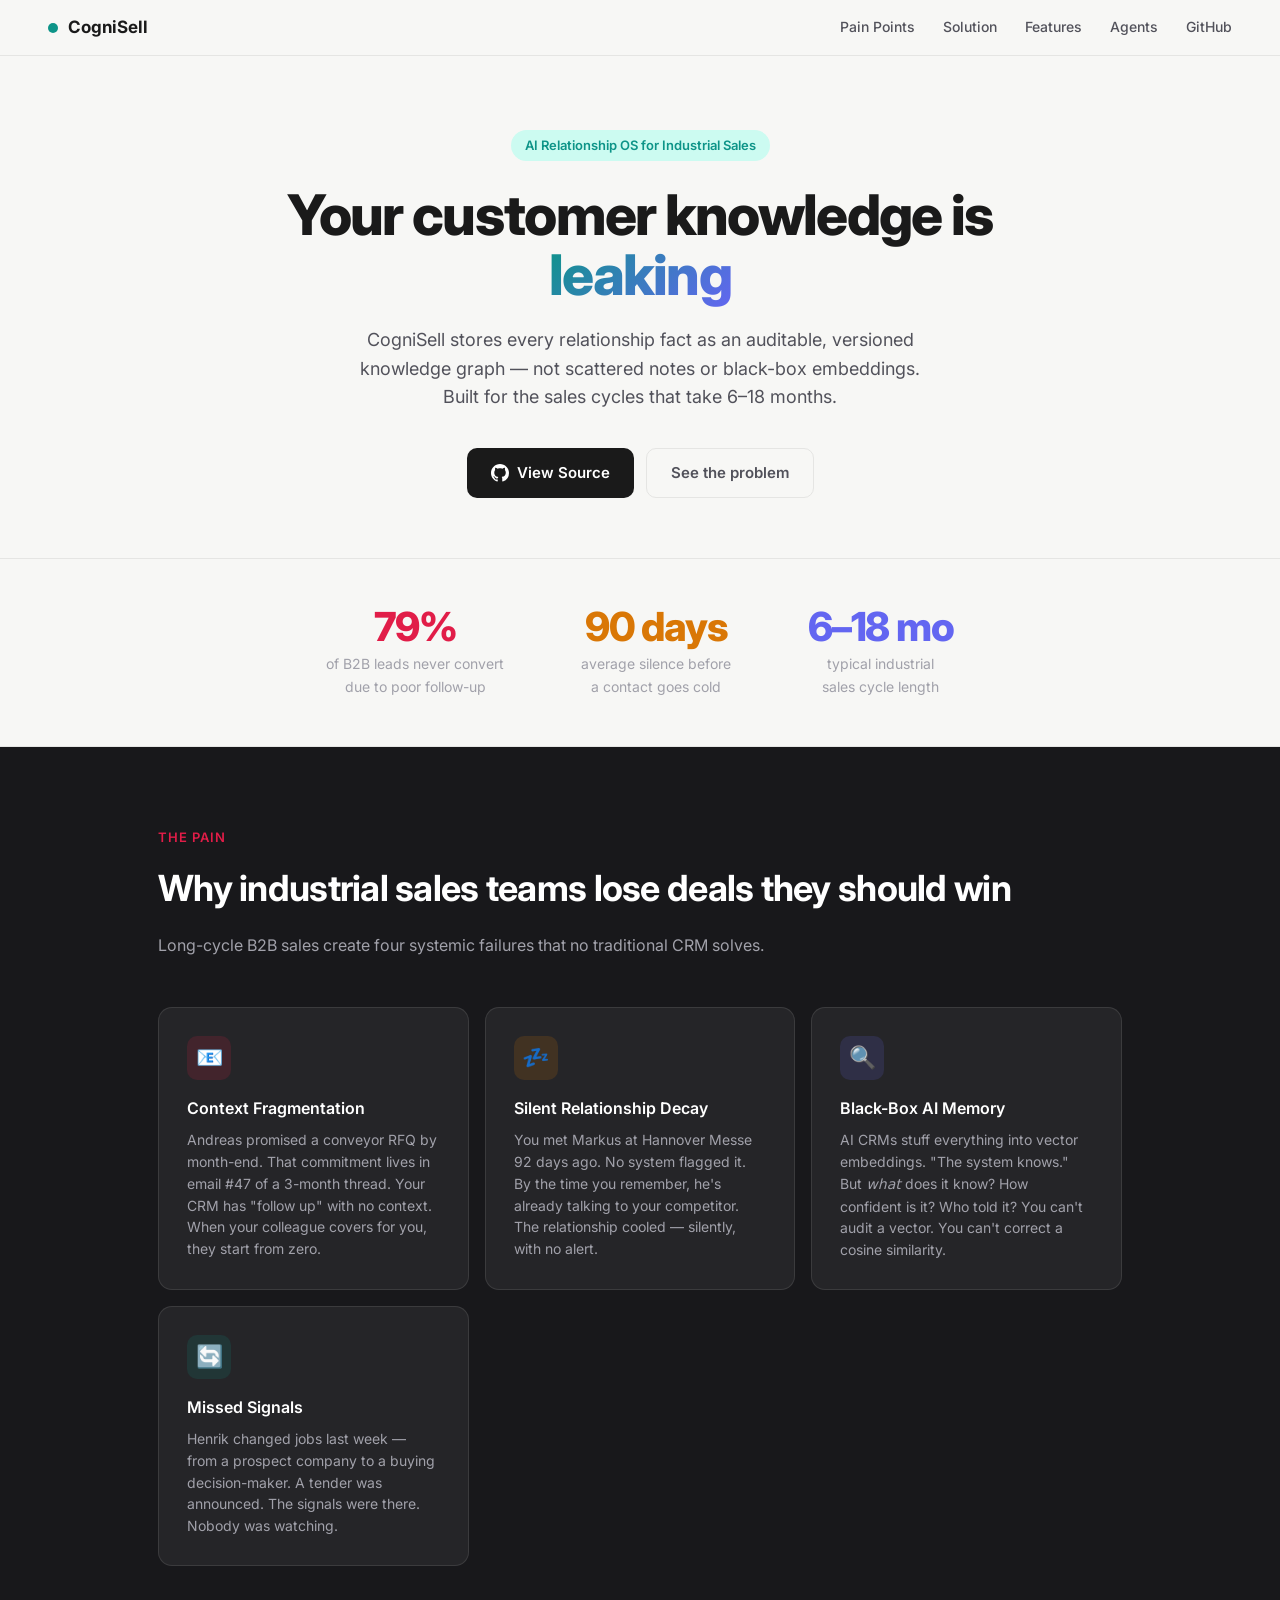
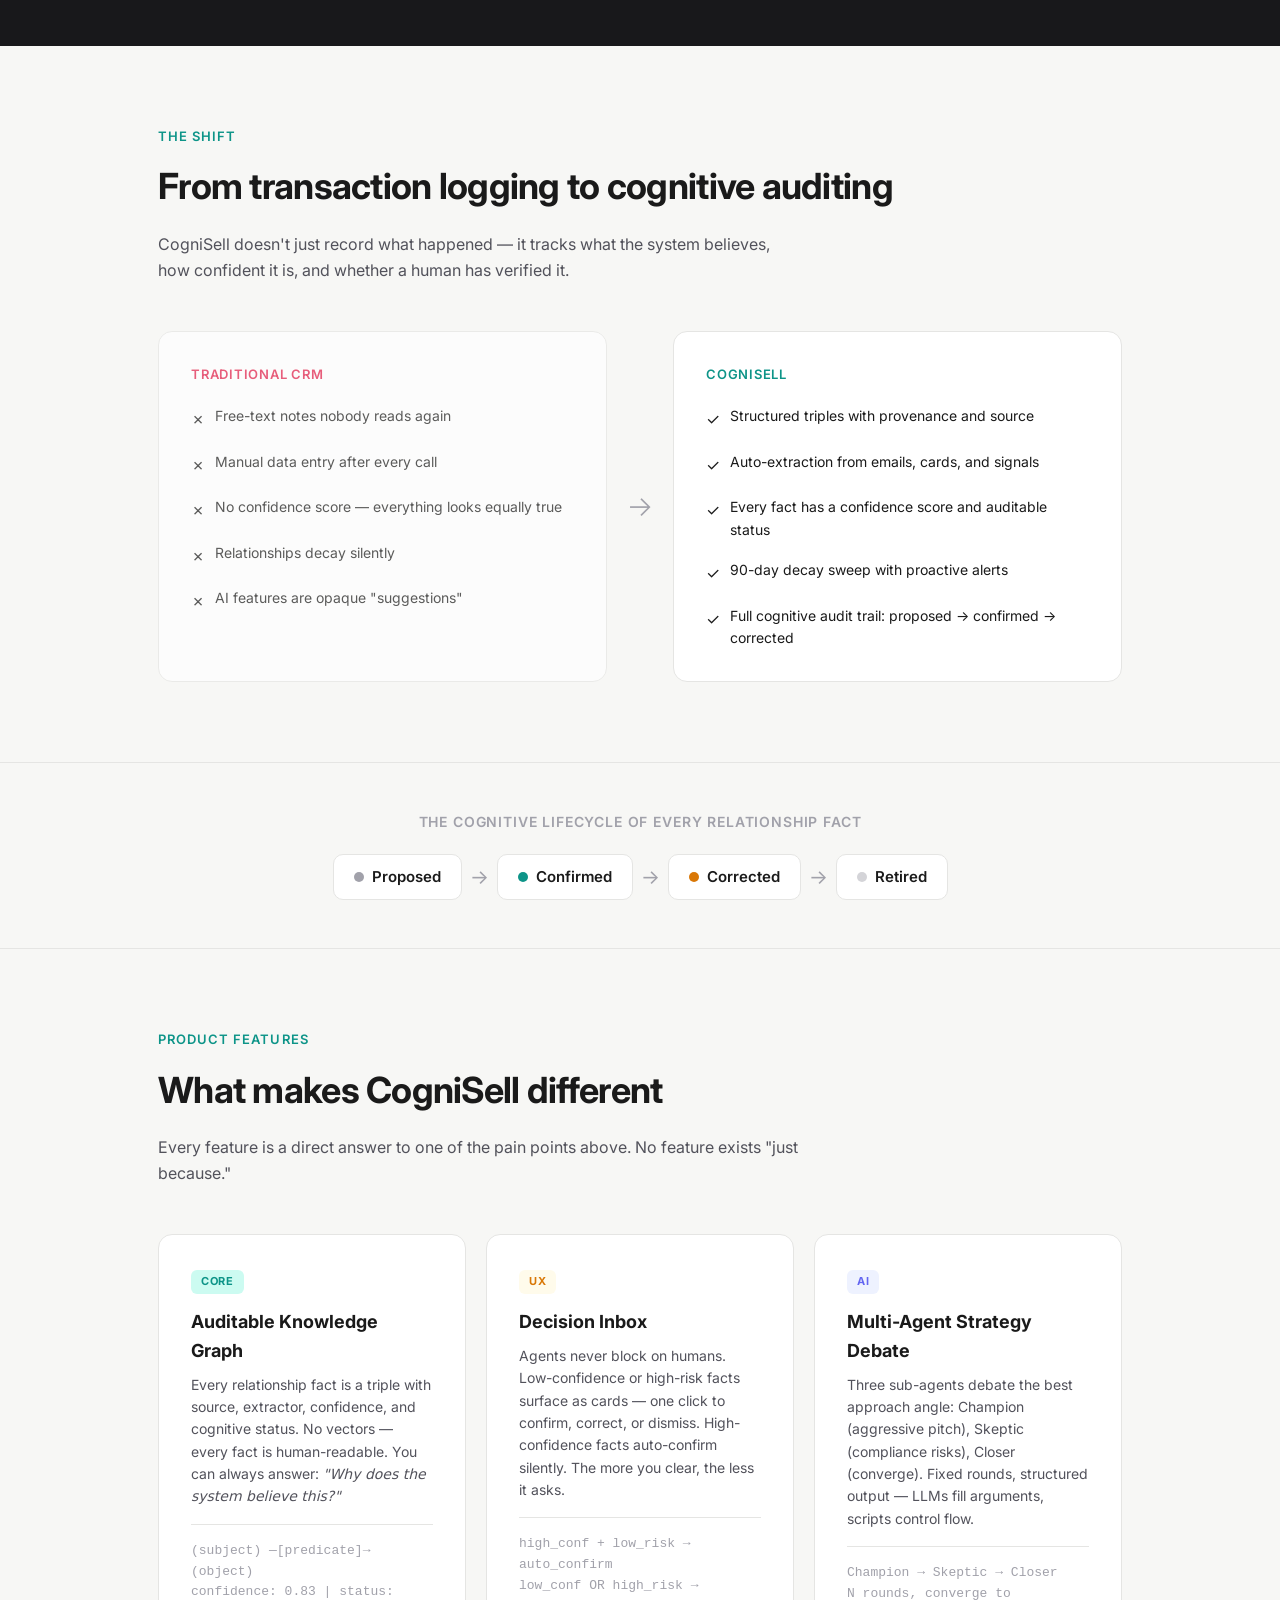
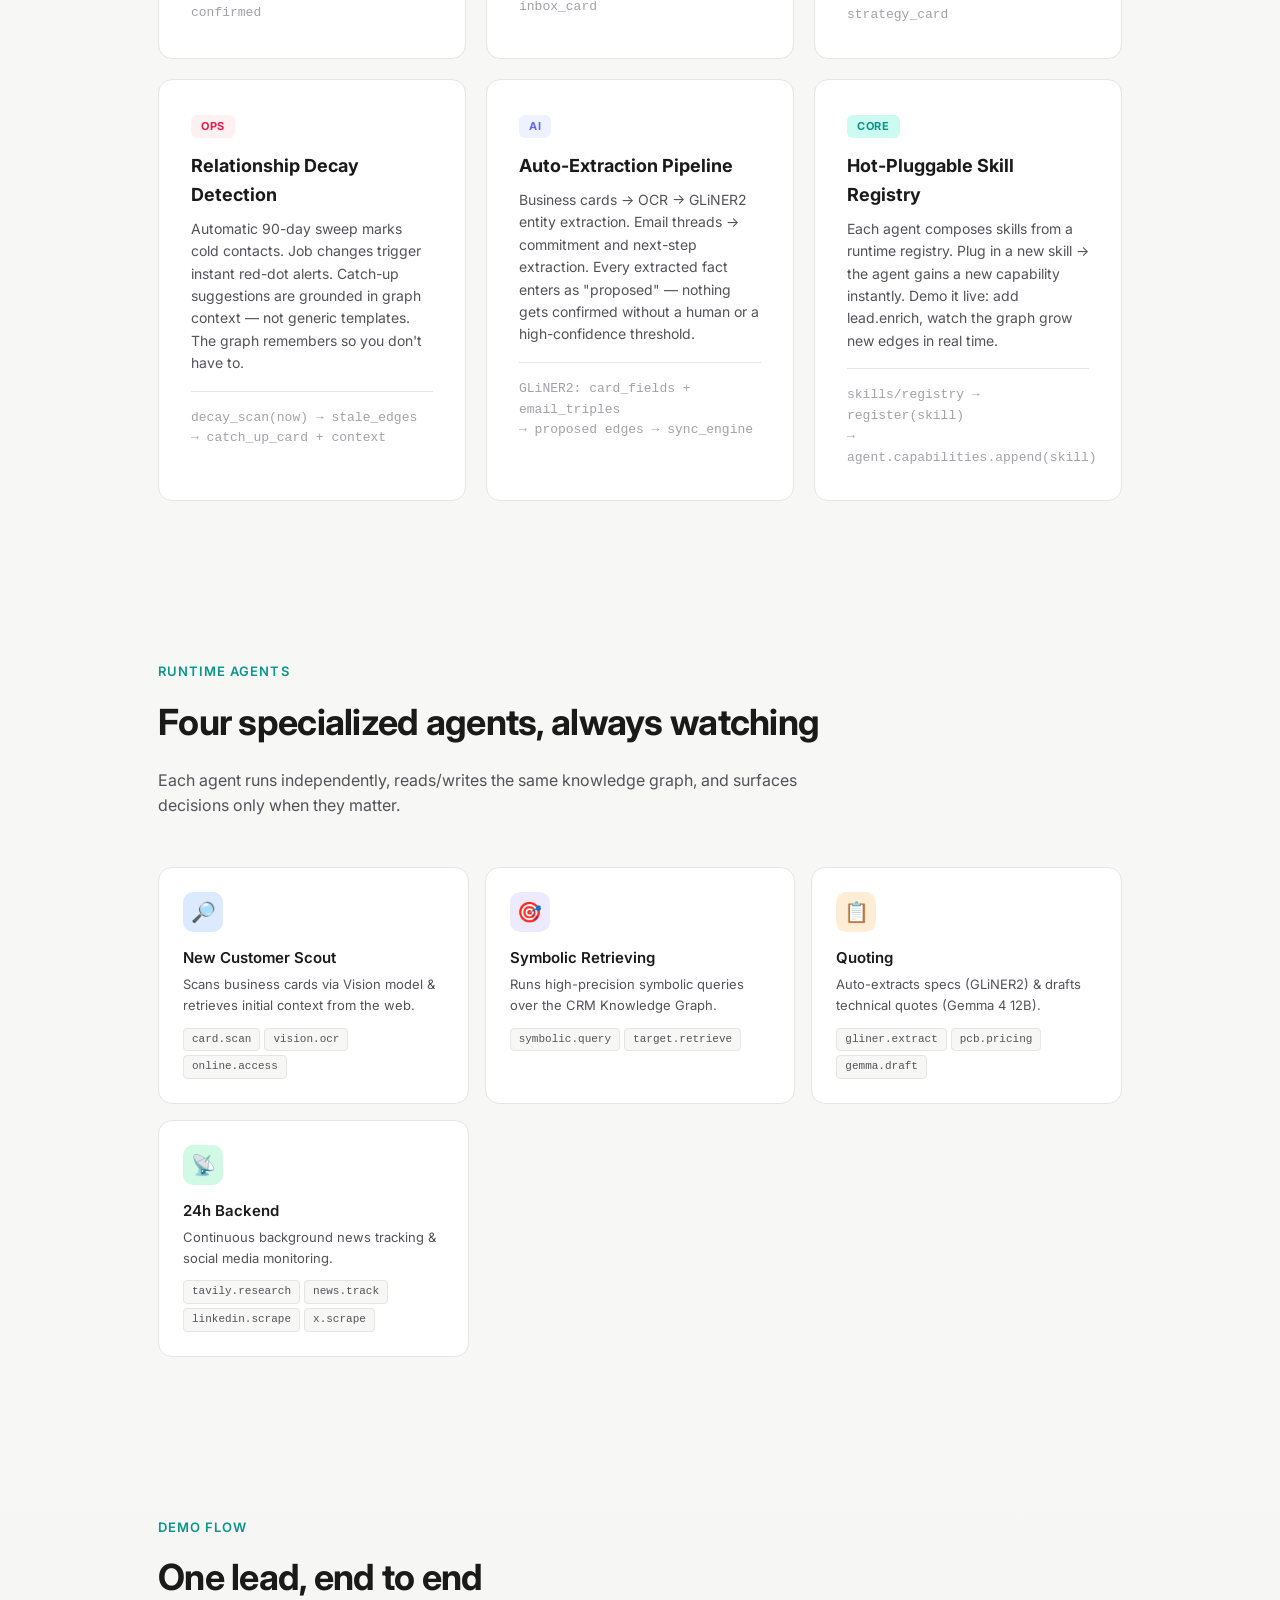
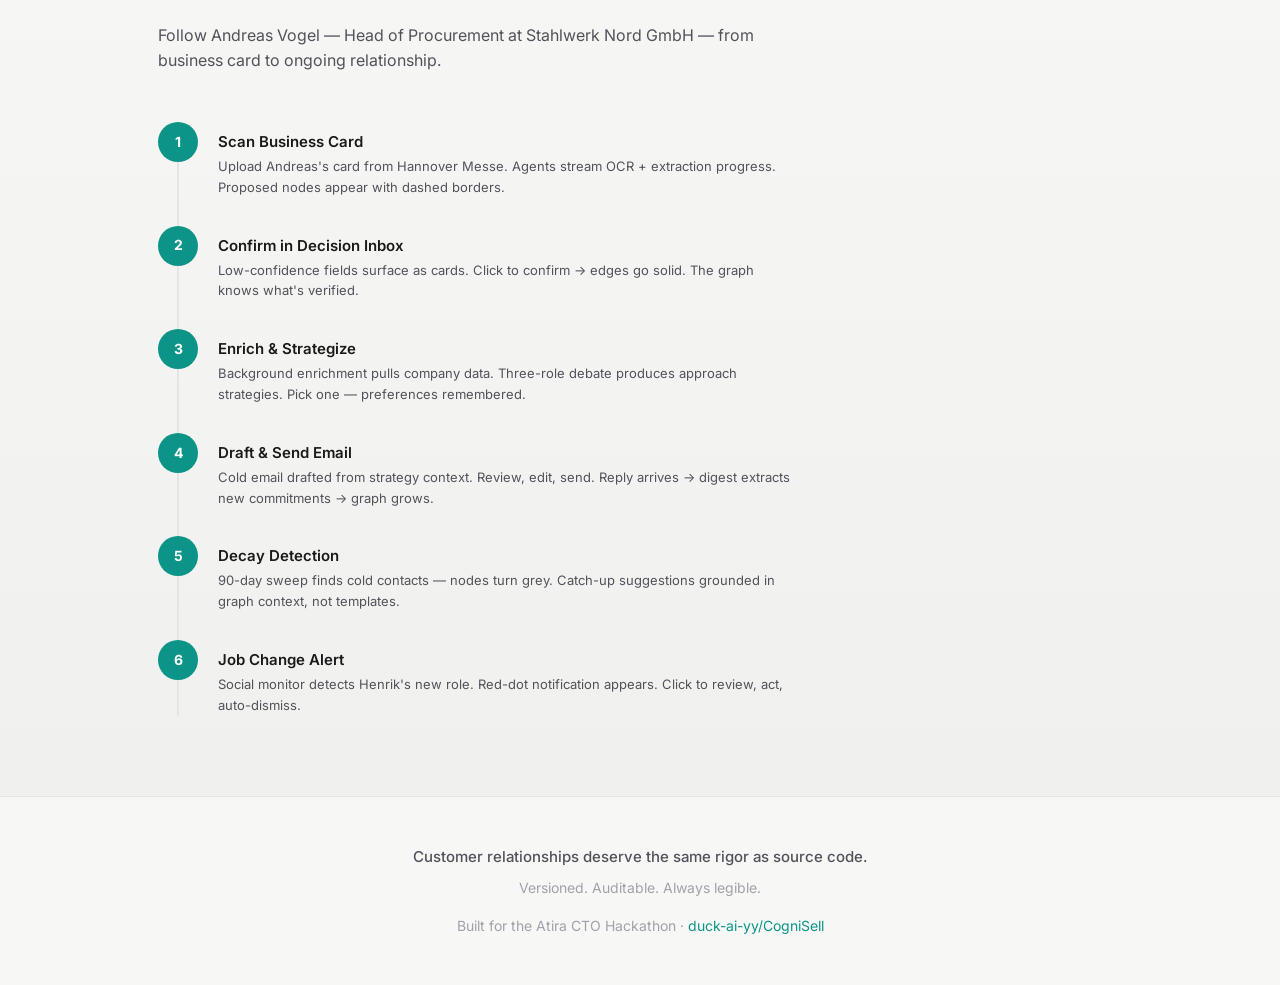
==== commit 7afaea40: "Redesign landing page with pain-point → product-feature narrative Dark-bg pain section, before/after" ====
--- a/docs/index.html
+++ b/docs/index.html
@@ -10,24 +10,25 @@
     :root {
       --bg: #f7f7f5;
       --surface: #ffffff;
+      --surface-dark: #18181b;
       --border: #e5e5e3;
       --ink: #1a1a1a;
       --ink-2: #52525b;
       --ink-3: #a1a1aa;
       --accent: #0d9488;
-      --accent-hover: #0f766e;
       --accent-soft: #ccfbf1;
-      --proposed: #a1a1aa;
-      --confirmed: #0d9488;
-      --corrected: #d97706;
-      --danger: #ef4444;
+      --purple: #6366f1;
+      --purple-soft: #eef2ff;
+      --amber: #d97706;
+      --amber-soft: #fffbeb;
+      --rose: #e11d48;
+      --rose-soft: #fff1f2;
       --font: 'Inter', -apple-system, BlinkMacSystemFont, system-ui, sans-serif;
     }
     *, *::before, *::after { box-sizing: border-box; margin: 0; }
     html { scroll-behavior: smooth; }
     body {
-      background: var(--bg);
-      color: var(--ink);
+      background: var(--bg); color: var(--ink);
       font-family: var(--font);
       -webkit-font-smoothing: antialiased;
       line-height: 1.6;
@@ -49,52 +50,41 @@
       font-weight: 700; font-size: 17px; color: var(--ink);
       text-decoration: none;
     }
-    .nav-dot {
-      width: 10px; height: 10px; border-radius: 50%;
-      background: var(--accent);
-    }
+    .nav-dot { width: 10px; height: 10px; border-radius: 50%; background: var(--accent); }
     .nav-links { display: flex; gap: 28px; }
     .nav-links a {
       color: var(--ink-2); text-decoration: none;
-      font-size: 14px; font-weight: 500;
-      transition: color .15s;
+      font-size: 14px; font-weight: 500; transition: color .15s;
     }
     .nav-links a:hover { color: var(--accent); }
 
     /* ── Hero ── */
     .hero {
-      padding: 140px clamp(16px, 4vw, 48px) 80px;
-      max-width: 820px; margin: 0 auto;
-      text-align: center;
+      padding: 130px clamp(16px, 4vw, 48px) 60px;
+      max-width: 860px; margin: 0 auto; text-align: center;
     }
     .hero-badge {
       display: inline-flex; align-items: center; gap: 6px;
       padding: 5px 14px; border-radius: 20px;
       background: var(--accent-soft); color: var(--accent);
-      font-size: 13px; font-weight: 600;
-      margin-bottom: 24px;
+      font-size: 13px; font-weight: 600; margin-bottom: 24px;
     }
     .hero h1 {
       font-size: clamp(36px, 5.5vw, 56px);
-      font-weight: 800; line-height: 1.1;
-      letter-spacing: -0.03em;
-      margin-bottom: 20px;
+      font-weight: 800; line-height: 1.08;
+      letter-spacing: -0.03em; margin-bottom: 20px;
     }
     .hero h1 em {
       font-style: normal;
-      background: linear-gradient(135deg, var(--accent), #6366f1);
-      -webkit-background-clip: text;
-      -webkit-text-fill-color: transparent;
+      background: linear-gradient(135deg, var(--accent), var(--purple));
+      -webkit-background-clip: text; -webkit-text-fill-color: transparent;
       background-clip: text;
     }
-    .hero p {
+    .hero-sub {
       font-size: 18px; color: var(--ink-2);
       max-width: 600px; margin: 0 auto 36px;
     }
-    .hero-cta {
-      display: inline-flex; gap: 12px; flex-wrap: wrap;
-      justify-content: center;
-    }
+    .hero-cta { display: inline-flex; gap: 12px; flex-wrap: wrap; justify-content: center; }
     .btn {
       display: inline-flex; align-items: center; gap: 8px;
       padding: 12px 24px; border-radius: 10px;
@@ -102,192 +92,238 @@
       text-decoration: none; transition: all .15s;
       cursor: pointer; border: none;
     }
-    .btn-primary {
-      background: var(--ink); color: #fff;
-    }
+    .btn-primary { background: var(--ink); color: #fff; }
     .btn-primary:hover { background: #333; }
-    .btn-secondary {
-      background: var(--surface); color: var(--ink);
-      border: 1px solid var(--border);
-    }
-    .btn-secondary:hover { border-color: var(--ink-3); }
-
-    /* ── Sections ── */
-    section {
-      padding: 80px clamp(16px, 4vw, 48px);
-      max-width: 1000px; margin: 0 auto;
+    .btn-ghost { background: transparent; color: var(--ink-2); border: 1px solid var(--border); }
+    .btn-ghost:hover { border-color: var(--ink-3); }
+
+    /* ── Shared section ── */
+    .wrap {
+      max-width: 1060px; margin: 0 auto;
+      padding: 0 clamp(16px, 4vw, 48px);
     }
     .section-label {
       font-size: 13px; font-weight: 600;
       color: var(--accent); text-transform: uppercase;
-      letter-spacing: 0.08em;
-      margin-bottom: 12px;
-    }
-    section h2 {
-      font-size: 32px; font-weight: 700;
-      letter-spacing: -0.02em;
-      margin-bottom: 16px;
-    }
-    section > p {
+      letter-spacing: 0.08em; margin-bottom: 12px;
+    }
+    h2 {
+      font-size: clamp(28px, 4vw, 36px); font-weight: 700;
+      letter-spacing: -0.02em; margin-bottom: 16px;
+    }
+    .section-sub {
       font-size: 16px; color: var(--ink-2);
-      max-width: 640px; margin-bottom: 40px;
-    }
-
-    /* ── Problem cards ── */
+      max-width: 640px; margin-bottom: 48px;
+    }
+
+    /* ── Stat banner ── */
+    .stats {
+      padding: 48px 0;
+      border-top: 1px solid var(--border);
+      border-bottom: 1px solid var(--border);
+    }
+    .stats-inner {
+      display: flex; justify-content: center;
+      gap: clamp(32px, 6vw, 80px); flex-wrap: wrap;
+      text-align: center;
+    }
+    .stat-num {
+      font-size: 40px; font-weight: 800;
+      letter-spacing: -0.03em; line-height: 1;
+    }
+    .stat-num.c1 { color: var(--rose); }
+    .stat-num.c2 { color: var(--amber); }
+    .stat-num.c3 { color: var(--purple); }
+    .stat-label { font-size: 14px; color: var(--ink-3); margin-top: 6px; }
+
+    /* ── Pain section (dark) ── */
+    .pain-section {
+      background: var(--surface-dark); color: #f4f4f5;
+      padding: 80px 0;
+    }
+    .pain-section .section-label { color: var(--rose); }
+    .pain-section h2 { color: #fff; }
+    .pain-section .section-sub { color: #a1a1aa; }
     .pain-grid {
       display: grid;
-      grid-template-columns: repeat(auto-fit, minmax(220px, 1fr));
+      grid-template-columns: repeat(auto-fit, minmax(230px, 1fr));
       gap: 16px;
     }
     .pain-card {
+      background: rgba(255,255,255,.06);
+      border: 1px solid rgba(255,255,255,.1);
+      border-radius: 14px; padding: 28px;
+      transition: border-color .2s;
+    }
+    .pain-card:hover { border-color: rgba(255,255,255,.22); }
+    .pain-icon {
+      width: 44px; height: 44px; border-radius: 10px;
+      display: flex; align-items: center; justify-content: center;
+      font-size: 22px; margin-bottom: 16px;
+    }
+    .pi-1 { background: rgba(225,29,72,.15); }
+    .pi-2 { background: rgba(217,119,6,.15); }
+    .pi-3 { background: rgba(99,102,241,.15); }
+    .pi-4 { background: rgba(13,148,136,.15); }
+    .pain-card h3 { font-size: 16px; font-weight: 600; margin-bottom: 8px; color: #fff; }
+    .pain-card p { font-size: 14px; color: #a1a1aa; line-height: 1.55; }
+
+    /* ── Solution section ── */
+    .solution-section { padding: 80px 0; }
+    .vs-grid {
+      display: grid;
+      grid-template-columns: 1fr auto 1fr;
+      gap: 0; align-items: stretch;
+    }
+    .vs-col {
       background: var(--surface);
       border: 1px solid var(--border);
-      border-radius: 12px;
-      padding: 24px;
-    }
-    .pain-card .icon {
-      font-size: 28px; margin-bottom: 12px;
-      display: block;
-    }
-    .pain-card h3 {
+      border-radius: 14px; padding: 32px;
+    }
+    .vs-col.old { opacity: .7; }
+    .vs-col h3 {
+      font-size: 13px; font-weight: 600;
+      text-transform: uppercase; letter-spacing: 0.06em;
+      margin-bottom: 20px;
+    }
+    .vs-col.old h3 { color: var(--rose); }
+    .vs-col.new h3 { color: var(--accent); }
+    .vs-divider {
+      display: flex; align-items: center; justify-content: center;
+      padding: 0 20px;
+      font-size: 28px; color: var(--ink-3); font-weight: 300;
+    }
+    .vs-item {
+      display: flex; gap: 10px; align-items: flex-start;
+      margin-bottom: 18px; font-size: 14px;
+    }
+    .vs-item:last-child { margin-bottom: 0; }
+    .vs-icon { flex-shrink: 0; font-size: 16px; margin-top: 2px; }
+
+    /* ── Features ── */
+    .features-section { padding: 80px 0; }
+    .feat-grid {
+      display: grid;
+      grid-template-columns: repeat(auto-fit, minmax(300px, 1fr));
+      gap: 20px;
+    }
+    .feat-card {
+      background: var(--surface);
+      border: 1px solid var(--border);
+      border-radius: 14px; padding: 32px;
+      transition: box-shadow .2s;
+    }
+    .feat-card:hover { box-shadow: 0 8px 32px rgba(0,0,0,.06); }
+    .feat-badge {
+      display: inline-block;
+      padding: 3px 10px; border-radius: 6px;
+      font-size: 11px; font-weight: 700;
+      text-transform: uppercase; letter-spacing: 0.06em;
+      margin-bottom: 14px;
+    }
+    .fb-core { background: var(--accent-soft); color: var(--accent); }
+    .fb-ai { background: var(--purple-soft); color: var(--purple); }
+    .fb-ux { background: var(--amber-soft); color: var(--amber); }
+    .fb-ops { background: var(--rose-soft); color: var(--rose); }
+    .feat-card h3 { font-size: 18px; font-weight: 700; margin-bottom: 8px; }
+    .feat-card p { font-size: 14px; color: var(--ink-2); line-height: 1.6; }
+    .feat-card .feat-detail {
+      margin-top: 16px; padding-top: 16px;
+      border-top: 1px solid var(--border);
+      font-size: 13px; color: var(--ink-3);
+      font-family: 'SF Mono', 'Fira Code', monospace;
+    }
+
+    /* ── Cognitive state ribbon ── */
+    .state-ribbon {
+      padding: 48px 0;
+      border-top: 1px solid var(--border);
+      border-bottom: 1px solid var(--border);
+      text-align: center;
+    }
+    .state-ribbon h3 {
+      font-size: 14px; font-weight: 600; color: var(--ink-3);
+      text-transform: uppercase; letter-spacing: 0.06em;
+      margin-bottom: 20px;
+    }
+    .state-flow {
+      display: inline-flex; align-items: center;
+      gap: 0; flex-wrap: wrap; justify-content: center;
+    }
+    .state-node {
+      display: flex; align-items: center; gap: 8px;
+      padding: 10px 20px; border-radius: 10px;
+      background: var(--surface); border: 1px solid var(--border);
       font-size: 15px; font-weight: 600;
-      margin-bottom: 6px;
-    }
-    .pain-card p {
-      font-size: 14px; color: var(--ink-2);
-      line-height: 1.5;
-    }
-
-    /* ── How it works ── */
-    .flow-steps {
-      display: flex; flex-direction: column; gap: 0;
-    }
-    .flow-step {
+    }
+    .state-node .dot { width: 10px; height: 10px; border-radius: 50%; }
+    .state-arrow {
+      font-size: 20px; color: var(--ink-3);
+      padding: 0 8px;
+    }
+
+    /* ── Agents ── */
+    .agents-section { padding: 80px 0; }
+    .agent-cards {
       display: grid;
-      grid-template-columns: 56px 1fr;
-      gap: 0 20px;
+      grid-template-columns: repeat(auto-fit, minmax(230px, 1fr));
+      gap: 16px;
+    }
+    .agent-card {
+      background: var(--surface);
+      border: 1px solid var(--border);
+      border-radius: 14px; padding: 24px;
+    }
+    .agent-avatar {
+      width: 40px; height: 40px; border-radius: 10px;
+      display: flex; align-items: center; justify-content: center;
+      font-size: 20px; margin-bottom: 14px;
+    }
+    .aa-scout { background: #dbeafe; }
+    .aa-sym { background: #ede9fe; }
+    .aa-quote { background: #ffedd5; }
+    .aa-backend { background: #d1fae5; }
+    .agent-card h3 { font-size: 15px; font-weight: 600; margin-bottom: 4px; }
+    .agent-card p { font-size: 13px; color: var(--ink-2); margin-bottom: 12px; }
+    .agent-skills { display: flex; flex-wrap: wrap; gap: 4px; }
+    .skill-tag {
+      padding: 2px 8px; border-radius: 4px;
+      background: var(--bg); border: 1px solid var(--border);
+      font-size: 11px; font-family: 'SF Mono', 'Fira Code', monospace;
+      color: var(--ink-2);
+    }
+
+    /* ── Demo ── */
+    .demo-section {
+      padding: 80px 0;
+      background: linear-gradient(180deg, var(--bg) 0%, #f0f0ee 100%);
+    }
+    .demo-timeline {
       position: relative;
-    }
-    .flow-step .step-line {
-      grid-column: 1; grid-row: 1 / 3;
-      display: flex; flex-direction: column; align-items: center;
-    }
-    .step-num {
-      width: 36px; height: 36px; border-radius: 50%;
+      max-width: 640px;
+    }
+    .demo-timeline::before {
+      content: '';
+      position: absolute; left: 19px; top: 0; bottom: 0;
+      width: 2px; background: var(--border);
+    }
+    .demo-step {
+      display: flex; gap: 20px;
+      margin-bottom: 28px; position: relative;
+    }
+    .demo-step:last-child { margin-bottom: 0; }
+    .demo-num {
+      width: 40px; height: 40px; border-radius: 50%;
       background: var(--accent); color: #fff;
       display: flex; align-items: center; justify-content: center;
       font-size: 14px; font-weight: 700;
-      flex-shrink: 0;
-    }
-    .step-connector {
-      width: 2px; flex: 1;
-      background: var(--border);
-      min-height: 24px;
-    }
-    .flow-step:last-child .step-connector { display: none; }
-    .flow-step .step-body {
-      padding: 4px 0 32px;
-    }
-    .flow-step h3 {
-      font-size: 16px; font-weight: 600;
-      margin-bottom: 4px;
-    }
-    .flow-step p {
-      font-size: 14px; color: var(--ink-2);
-    }
-
-    /* ── Cognitive state viz ── */
-    .state-row {
-      display: flex; gap: 16px; flex-wrap: wrap;
-      margin-bottom: 40px;
-    }
-    .state-chip {
-      display: flex; align-items: center; gap: 8px;
-      padding: 8px 16px; border-radius: 8px;
-      background: var(--surface);
-      border: 1px solid var(--border);
-      font-size: 14px; font-weight: 500;
-    }
-    .state-chip .dot {
-      width: 10px; height: 10px; border-radius: 50%;
-    }
-    .dot-proposed { background: var(--proposed); }
-    .dot-confirmed { background: var(--confirmed); }
-    .dot-corrected { background: var(--corrected); }
-    .dot-retired { background: #d4d4d8; }
-
-    /* ── Architecture ── */
-    .arch-box {
-      background: var(--surface);
-      border: 1px solid var(--border);
-      border-radius: 12px;
-      padding: 28px 32px;
-      font-family: 'SF Mono', 'Fira Code', 'Cascadia Code', monospace;
-      font-size: 13px;
-      line-height: 1.7;
-      white-space: pre;
-      overflow-x: auto;
-      color: var(--ink-2);
-    }
-
-    /* ── Tech ── */
-    .tech-grid {
-      display: grid;
-      grid-template-columns: repeat(auto-fit, minmax(280px, 1fr));
-      gap: 16px;
-    }
-    .tech-card {
-      background: var(--surface);
-      border: 1px solid var(--border);
-      border-radius: 12px;
-      padding: 24px;
-    }
-    .tech-card h3 {
-      font-size: 14px; font-weight: 600;
-      margin-bottom: 4px;
-    }
-    .tech-label {
-      font-size: 12px; font-weight: 600;
-      color: var(--accent);
-      text-transform: uppercase;
-      letter-spacing: 0.06em;
-      margin-bottom: 8px;
-    }
-    .tech-card p {
-      font-size: 14px; color: var(--ink-2);
-    }
-
-    /* ── Agents table ── */
-    .agent-table {
-      width: 100%;
-      border-collapse: collapse;
-      background: var(--surface);
-      border-radius: 12px;
-      overflow: hidden;
-      border: 1px solid var(--border);
-    }
-    .agent-table th, .agent-table td {
-      text-align: left;
-      padding: 14px 20px;
-      font-size: 14px;
-      border-bottom: 1px solid var(--border);
-    }
-    .agent-table th {
-      background: #fafaf8;
-      font-weight: 600;
-      font-size: 12px;
-      text-transform: uppercase;
-      letter-spacing: 0.06em;
-      color: var(--ink-3);
-    }
-    .agent-table tr:last-child td { border-bottom: none; }
-    .agent-name {
-      font-weight: 600;
-      display: flex; align-items: center; gap: 8px;
-    }
-    .agent-dot {
-      width: 8px; height: 8px; border-radius: 50%;
-    }
+      flex-shrink: 0; position: relative; z-index: 1;
+    }
+    .demo-body h4 {
+      font-size: 15px; font-weight: 600; margin-bottom: 2px;
+      padding-top: 8px;
+    }
+    .demo-body p { font-size: 13px; color: var(--ink-2); }
 
     /* ── Footer ── */
     footer {
@@ -299,264 +335,297 @@
     footer a { color: var(--accent); text-decoration: none; }
     footer a:hover { text-decoration: underline; }
 
-    @media (max-width: 640px) {
+    @media (max-width: 768px) {
       .nav-links { display: none; }
-      .pain-grid { grid-template-columns: 1fr; }
-      .tech-grid { grid-template-columns: 1fr; }
+      .pain-grid, .feat-grid, .agent-cards { grid-template-columns: 1fr; }
+      .vs-grid { grid-template-columns: 1fr; }
+      .vs-divider { padding: 16px 0; transform: rotate(90deg); }
     }
   </style>
 </head>
 <body>
 
 <nav>
-  <a href="#" class="nav-brand">
-    <span class="nav-dot"></span>
-    CogniSell
-  </a>
+  <a href="#" class="nav-brand"><span class="nav-dot"></span>CogniSell</a>
   <div class="nav-links">
-    <a href="#problem">Problem</a>
+    <a href="#pain">Pain Points</a>
     <a href="#solution">Solution</a>
-    <a href="#architecture">Architecture</a>
+    <a href="#features">Features</a>
     <a href="#agents">Agents</a>
     <a href="https://github.com/duck-ai-yy/CogniSell">GitHub</a>
   </div>
 </nav>
 
-<!-- Hero -->
+<!-- ── Hero ── -->
 <div class="hero">
-  <div class="hero-badge">AI Relationship OS</div>
-  <h1>Customer relationships deserve <em>source-code rigor</em></h1>
-  <p>An auditable knowledge graph for long-cycle industrial sales. Every relationship fact is versioned, traceable, and always legible — not buried in a vector database.</p>
+  <div class="hero-badge">AI Relationship OS for Industrial Sales</div>
+  <h1>Your customer knowledge is <em>leaking</em></h1>
+  <p class="hero-sub">CogniSell stores every relationship fact as an auditable, versioned knowledge graph — not scattered notes or black-box embeddings. Built for the sales cycles that take 6–18 months.</p>
   <div class="hero-cta">
     <a href="https://github.com/duck-ai-yy/CogniSell" class="btn btn-primary">
       <svg width="18" height="18" fill="currentColor" viewBox="0 0 16 16"><path d="M8 0C3.58 0 0 3.58 0 8c0 3.54 2.29 6.53 5.47 7.59.4.07.55-.17.55-.38 0-.19-.01-.82-.01-1.49-2.01.37-2.53-.49-2.69-.94-.09-.23-.48-.94-.82-1.13-.28-.15-.68-.52-.01-.53.63-.01 1.08.58 1.23.82.72 1.21 1.87.87 2.33.66.07-.52.28-.87.51-1.07-1.78-.2-3.64-.89-3.64-3.95 0-.87.31-1.59.82-2.15-.08-.2-.36-1.02.08-2.12 0 0 .67-.21 2.2.82.64-.18 1.32-.27 2-.27.68 0 1.36.09 2 .27 1.53-1.04 2.2-.82 2.2-.82.44 1.1.16 1.92.08 2.12.51.56.82 1.27.82 2.15 0 3.07-1.87 3.75-3.65 3.95.29.25.54.73.54 1.48 0 1.07-.01 1.93-.01 2.2 0 .21.15.46.55.38A8.013 8.013 0 0016 8c0-4.42-3.58-8-8-8z"/></svg>
-      View on GitHub
+      View Source
     </a>
-    <a href="#solution" class="btn btn-secondary">How it works</a>
-  </div>
-</div>
-
-<!-- Problem -->
-<section id="problem">
-  <div class="section-label">The Problem</div>
-  <h2>Long-cycle sales run on scattered memory</h2>
-  <p>Industrial B2B deals take 6–18 months. During that time, relationship context fragments across tools and minds.</p>
-
-  <div class="pain-grid">
-    <div class="pain-card">
-      <span class="icon">&#x1f4e7;</span>
-      <h3>Context Fragmentation</h3>
-      <p>Key commitments buried in email thread #47. Promises made at trade shows lost in CRM notes nobody reads.</p>
+    <a href="#pain" class="btn btn-ghost">See the problem</a>
+  </div>
+</div>
+
+<!-- ── Stats ── -->
+<div class="stats">
+  <div class="wrap">
+    <div class="stats-inner">
+      <div>
+        <div class="stat-num c1">79%</div>
+        <div class="stat-label">of B2B leads never convert<br>due to poor follow-up</div>
+      </div>
+      <div>
+        <div class="stat-num c2">90 days</div>
+        <div class="stat-label">average silence before<br>a contact goes cold</div>
+      </div>
+      <div>
+        <div class="stat-num c3">6–18 mo</div>
+        <div class="stat-label">typical industrial<br>sales cycle length</div>
+      </div>
     </div>
-    <div class="pain-card">
-      <span class="icon">&#x1f4a4;</span>
-      <h3>Silent Decay</h3>
-      <p>Contacts go cold after 90 days — silently, with no alert. By the time you notice, the relationship has cooled.</p>
+  </div>
+</div>
+
+<!-- ── Pain Points (dark) ── -->
+<div class="pain-section" id="pain">
+  <div class="wrap">
+    <div class="section-label">The Pain</div>
+    <h2>Why industrial sales teams lose deals they should win</h2>
+    <p class="section-sub">Long-cycle B2B sales create four systemic failures that no traditional CRM solves.</p>
+
+    <div class="pain-grid">
+      <div class="pain-card">
+        <div class="pain-icon pi-1">&#x1f4e7;</div>
+        <h3>Context Fragmentation</h3>
+        <p>Andreas promised a conveyor RFQ by month-end. That commitment lives in email #47 of a 3-month thread. Your CRM has "follow up" with no context. When your colleague covers for you, they start from zero.</p>
+      </div>
+      <div class="pain-card">
+        <div class="pain-icon pi-2">&#x1f4a4;</div>
+        <h3>Silent Relationship Decay</h3>
+        <p>You met Markus at Hannover Messe 92 days ago. No system flagged it. By the time you remember, he's already talking to your competitor. The relationship cooled — silently, with no alert.</p>
+      </div>
+      <div class="pain-card">
+        <div class="pain-icon pi-3">&#x1f50d;</div>
+        <h3>Black-Box AI Memory</h3>
+        <p>AI CRMs stuff everything into vector embeddings. "The system knows." But <em>what</em> does it know? How confident is it? Who told it? You can't audit a vector. You can't correct a cosine similarity.</p>
+      </div>
+      <div class="pain-card">
+        <div class="pain-icon pi-4">&#x1f504;</div>
+        <h3>Missed Signals</h3>
+        <p>Henrik changed jobs last week — from a prospect company to a buying decision-maker. A tender was announced. The signals were there. Nobody was watching.</p>
+      </div>
     </div>
-    <div class="pain-card">
-      <span class="icon">&#x1f50d;</span>
-      <h3>Black-Box AI</h3>
-      <p>AI CRMs stuff everything into vector memory. You can't audit what the system "knows" or how confident it is.</p>
+  </div>
+</div>
+
+<!-- ── Solution: Before vs After ── -->
+<div class="solution-section" id="solution">
+  <div class="wrap">
+    <div class="section-label">The Shift</div>
+    <h2>From transaction logging to cognitive auditing</h2>
+    <p class="section-sub">CogniSell doesn't just record what happened — it tracks what the system believes, how confident it is, and whether a human has verified it.</p>
+
+    <div class="vs-grid">
+      <div class="vs-col old">
+        <h3>Traditional CRM</h3>
+        <div class="vs-item"><span class="vs-icon">&#x2717;</span><span>Free-text notes nobody reads again</span></div>
+        <div class="vs-item"><span class="vs-icon">&#x2717;</span><span>Manual data entry after every call</span></div>
+        <div class="vs-item"><span class="vs-icon">&#x2717;</span><span>No confidence score — everything looks equally true</span></div>
+        <div class="vs-item"><span class="vs-icon">&#x2717;</span><span>Relationships decay silently</span></div>
+        <div class="vs-item"><span class="vs-icon">&#x2717;</span><span>AI features are opaque "suggestions"</span></div>
+      </div>
+      <div class="vs-divider">&rarr;</div>
+      <div class="vs-col new">
+        <h3>CogniSell</h3>
+        <div class="vs-item"><span class="vs-icon">&#x2713;</span><span>Structured triples with provenance and source</span></div>
+        <div class="vs-item"><span class="vs-icon">&#x2713;</span><span>Auto-extraction from emails, cards, and signals</span></div>
+        <div class="vs-item"><span class="vs-icon">&#x2713;</span><span>Every fact has a confidence score and auditable status</span></div>
+        <div class="vs-item"><span class="vs-icon">&#x2713;</span><span>90-day decay sweep with proactive alerts</span></div>
+        <div class="vs-item"><span class="vs-icon">&#x2713;</span><span>Full cognitive audit trail: proposed → confirmed → corrected</span></div>
+      </div>
     </div>
-    <div class="pain-card">
-      <span class="icon">&#x1f504;</span>
-      <h3>Missed Signals</h3>
-      <p>A champion changes jobs. A tender gets announced. The signals arrive — but nobody's watching.</p>
+  </div>
+</div>
+
+<!-- ── Cognitive State ── -->
+<div class="state-ribbon">
+  <div class="wrap">
+    <h3>The Cognitive Lifecycle of Every Relationship Fact</h3>
+    <div class="state-flow">
+      <div class="state-node"><span class="dot" style="background:#a1a1aa"></span> Proposed</div>
+      <span class="state-arrow">&rarr;</span>
+      <div class="state-node"><span class="dot" style="background:#0d9488"></span> Confirmed</div>
+      <span class="state-arrow">&rarr;</span>
+      <div class="state-node"><span class="dot" style="background:#d97706"></span> Corrected</div>
+      <span class="state-arrow">&rarr;</span>
+      <div class="state-node"><span class="dot" style="background:#d4d4d8"></span> Retired</div>
     </div>
   </div>
-</section>
-
-<!-- Solution -->
-<section id="solution">
-  <div class="section-label">The Solution</div>
-  <h2>A knowledge graph with cognitive state</h2>
-  <p>Every relationship fact is a triple with provenance, confidence, and an auditable lifecycle.</p>
-
-  <div class="state-row">
-    <div class="state-chip"><span class="dot dot-proposed"></span> Proposed</div>
-    <div class="state-chip"><span class="dot dot-confirmed"></span> Confirmed</div>
-    <div class="state-chip"><span class="dot dot-corrected"></span> Corrected</div>
-    <div class="state-chip"><span class="dot dot-retired"></span> Retired</div>
-  </div>
-
-  <div class="flow-steps">
-    <div class="flow-step">
-      <div class="step-line">
-        <div class="step-num">1</div>
-        <div class="step-connector"></div>
-      </div>
-      <div class="step-body">
-        <h3>Scan & Propose</h3>
-        <p>Scan a business card at a trade show. OCR + GLiNER2 extract entities and relationships as <strong>proposed</strong> edges with confidence scores.</p>
+</div>
+
+<!-- ── Features ── -->
+<div class="features-section" id="features">
+  <div class="wrap">
+    <div class="section-label">Product Features</div>
+    <h2>What makes CogniSell different</h2>
+    <p class="section-sub">Every feature is a direct answer to one of the pain points above. No feature exists "just because."</p>
+
+    <div class="feat-grid">
+      <div class="feat-card">
+        <span class="feat-badge fb-core">Core</span>
+        <h3>Auditable Knowledge Graph</h3>
+        <p>Every relationship fact is a triple with source, extractor, confidence, and cognitive status. No vectors — every fact is human-readable. You can always answer: <em>"Why does the system believe this?"</em></p>
+        <div class="feat-detail">(subject) —[predicate]→ (object)<br>confidence: 0.83 | status: confirmed</div>
+      </div>
+      <div class="feat-card">
+        <span class="feat-badge fb-ux">UX</span>
+        <h3>Decision Inbox</h3>
+        <p>Agents never block on humans. Low-confidence or high-risk facts surface as cards — one click to confirm, correct, or dismiss. High-confidence facts auto-confirm silently. The more you clear, the less it asks.</p>
+        <div class="feat-detail">high_conf + low_risk → auto_confirm<br>low_conf OR high_risk → inbox_card</div>
+      </div>
+      <div class="feat-card">
+        <span class="feat-badge fb-ai">AI</span>
+        <h3>Multi-Agent Strategy Debate</h3>
+        <p>Three sub-agents debate the best approach angle: Champion (aggressive pitch), Skeptic (compliance risks), Closer (converge). Fixed rounds, structured output — LLMs fill arguments, scripts control flow.</p>
+        <div class="feat-detail">Champion → Skeptic → Closer<br>N rounds, converge to strategy_card</div>
+      </div>
+      <div class="feat-card">
+        <span class="feat-badge fb-ops">Ops</span>
+        <h3>Relationship Decay Detection</h3>
+        <p>Automatic 90-day sweep marks cold contacts. Job changes trigger instant red-dot alerts. Catch-up suggestions are grounded in graph context — not generic templates. The graph remembers so you don't have to.</p>
+        <div class="feat-detail">decay_scan(now) → stale_edges<br>→ catch_up_card + context</div>
+      </div>
+      <div class="feat-card">
+        <span class="feat-badge fb-ai">AI</span>
+        <h3>Auto-Extraction Pipeline</h3>
+        <p>Business cards → OCR → GLiNER2 entity extraction. Email threads → commitment and next-step extraction. Every extracted fact enters as "proposed" — nothing gets confirmed without a human or a high-confidence threshold.</p>
+        <div class="feat-detail">GLiNER2: card_fields + email_triples<br>→ proposed edges → sync_engine</div>
+      </div>
+      <div class="feat-card">
+        <span class="feat-badge fb-core">Core</span>
+        <h3>Hot-Pluggable Skill Registry</h3>
+        <p>Each agent composes skills from a runtime registry. Plug in a new skill → the agent gains a new capability instantly. Demo it live: add lead.enrich, watch the graph grow new edges in real time.</p>
+        <div class="feat-detail">skills/registry → register(skill)<br>→ agent.capabilities.append(skill)</div>
       </div>
     </div>
-    <div class="flow-step">
-      <div class="step-line">
-        <div class="step-num">2</div>
-        <div class="step-connector"></div>
-      </div>
-      <div class="step-body">
-        <h3>Human-in-the-Loop Sync</h3>
-        <p>High-confidence facts auto-confirm silently. Low-confidence items surface in the <strong>Decision Inbox</strong> — one click to confirm, correct, or dismiss.</p>
+  </div>
+</div>
+
+<!-- ── Agents ── -->
+<div class="agents-section" id="agents">
+  <div class="wrap">
+    <div class="section-label">Runtime Agents</div>
+    <h2>Four specialized agents, always watching</h2>
+    <p class="section-sub">Each agent runs independently, reads/writes the same knowledge graph, and surfaces decisions only when they matter.</p>
+
+    <div class="agent-cards">
+      <div class="agent-card">
+        <div class="agent-avatar aa-scout">&#x1f50e;</div>
+        <h3>New Customer Scout</h3>
+        <p>Scans business cards via Vision model & retrieves initial context from the web.</p>
+        <div class="agent-skills">
+          <span class="skill-tag">card.scan</span>
+          <span class="skill-tag">vision.ocr</span>
+          <span class="skill-tag">online.access</span>
+        </div>
+      </div>
+      <div class="agent-card">
+        <div class="agent-avatar aa-sym">&#x1f3af;</div>
+        <h3>Symbolic Retrieving</h3>
+        <p>Runs high-precision symbolic queries over the CRM Knowledge Graph.</p>
+        <div class="agent-skills">
+          <span class="skill-tag">symbolic.query</span>
+          <span class="skill-tag">target.retrieve</span>
+        </div>
+      </div>
+      <div class="agent-card">
+        <div class="agent-avatar aa-quote">&#x1f4cb;</div>
+        <h3>Quoting</h3>
+        <p>Auto-extracts specs (GLiNER2) & drafts technical quotes (Gemma 4 12B).</p>
+        <div class="agent-skills">
+          <span class="skill-tag">gliner.extract</span>
+          <span class="skill-tag">pcb.pricing</span>
+          <span class="skill-tag">gemma.draft</span>
+        </div>
+      </div>
+      <div class="agent-card">
+        <div class="agent-avatar aa-backend">&#x1f4e1;</div>
+        <h3>24h Backend</h3>
+        <p>Continuous background news tracking & social media monitoring.</p>
+        <div class="agent-skills">
+          <span class="skill-tag">tavily.research</span>
+          <span class="skill-tag">news.track</span>
+          <span class="skill-tag">linkedin.scrape</span>
+          <span class="skill-tag">x.scrape</span>
+        </div>
       </div>
     </div>
-    <div class="flow-step">
-      <div class="step-line">
-        <div class="step-num">3</div>
-        <div class="step-connector"></div>
-      </div>
-      <div class="step-body">
-        <h3>Multi-Agent Strategy</h3>
-        <p>Three-role debate (Champion / Skeptic / Closer) produces approach strategies. You pick one — preferences are remembered for next time.</p>
+  </div>
+</div>
+
+<!-- ── Demo Flow ── -->
+<div class="demo-section">
+  <div class="wrap">
+    <div class="section-label">Demo Flow</div>
+    <h2>One lead, end to end</h2>
+    <p class="section-sub">Follow Andreas Vogel — Head of Procurement at Stahlwerk Nord GmbH — from business card to ongoing relationship.</p>
+
+    <div class="demo-timeline">
+      <div class="demo-step">
+        <div class="demo-num">1</div>
+        <div class="demo-body">
+          <h4>Scan Business Card</h4>
+          <p>Upload Andreas's card from Hannover Messe. Agents stream OCR + extraction progress. Proposed nodes appear with dashed borders.</p>
+        </div>
+      </div>
+      <div class="demo-step">
+        <div class="demo-num">2</div>
+        <div class="demo-body">
+          <h4>Confirm in Decision Inbox</h4>
+          <p>Low-confidence fields surface as cards. Click to confirm → edges go solid. The graph knows what's verified.</p>
+        </div>
+      </div>
+      <div class="demo-step">
+        <div class="demo-num">3</div>
+        <div class="demo-body">
+          <h4>Enrich & Strategize</h4>
+          <p>Background enrichment pulls company data. Three-role debate produces approach strategies. Pick one — preferences remembered.</p>
+        </div>
+      </div>
+      <div class="demo-step">
+        <div class="demo-num">4</div>
+        <div class="demo-body">
+          <h4>Draft & Send Email</h4>
+          <p>Cold email drafted from strategy context. Review, edit, send. Reply arrives → digest extracts new commitments → graph grows.</p>
+        </div>
+      </div>
+      <div class="demo-step">
+        <div class="demo-num">5</div>
+        <div class="demo-body">
+          <h4>Decay Detection</h4>
+          <p>90-day sweep finds cold contacts — nodes turn grey. Catch-up suggestions grounded in graph context, not templates.</p>
+        </div>
+      </div>
+      <div class="demo-step">
+        <div class="demo-num">6</div>
+        <div class="demo-body">
+          <h4>Job Change Alert</h4>
+          <p>Social monitor detects Henrik's new role. Red-dot notification appears. Click to review, act, auto-dismiss.</p>
+        </div>
       </div>
     </div>
-    <div class="flow-step">
-      <div class="step-line">
-        <div class="step-num">4</div>
-        <div class="step-connector"></div>
-      </div>
-      <div class="step-body">
-        <h3>Outreach & Digest</h3>
-        <p>Draft and send contextual emails. When replies arrive, the digest agent extracts new commitments and next-steps — the graph grows automatically.</p>
-      </div>
-    </div>
-    <div class="flow-step">
-      <div class="step-line">
-        <div class="step-num">5</div>
-        <div class="step-connector"></div>
-      </div>
-      <div class="step-body">
-        <h3>Relationship Intelligence</h3>
-        <p>90-day decay sweep highlights cold contacts. Job changes trigger instant alerts. Catch-up suggestions are grounded in graph context, not generic templates.</p>
-      </div>
-    </div>
-  </div>
-</section>
-
-<!-- Architecture -->
-<section id="architecture">
-  <div class="section-label">Architecture</div>
-  <h2>Contract-first, fully decoupled</h2>
-  <p>All modules communicate through the Graph Core contract. Every external I/O has a mock implementation for deterministic offline demos.</p>
-
-  <div class="arch-box">
-┌──────────────────────────────────────────────┐
-│  Web Frontend                                │
-│  Cytoscape.js graph · Activity stream        │
-│  Decision Inbox · Real-time agent progress   │
-└──────────────────┬───────────────────────────┘
-                   │ HTTP
-┌──────────────────┴───────────────────────────┐
-│  Skills  (hot-pluggable registry)            │
-│  card.scan · lead.enrich · strategy.debate   │
-│  mail.compose · thread.digest · decay.scan   │
-└──────┬────────────────────────────┬──────────┘
-       │  Graph Contract only       │
-┌──────┴─────────┐  ┌──────────────┴───────────┐
-│  Extractor     │  │  Sync Engine             │
-│  GLiNER2 │ mock│  │  confidence → auto/inbox │
-└──────┬─────────┘  └──────────────┬───────────┘
-       └─────────────┬─────────────┘
-             ┌───────┴────────┐
-             │  Graph Core    │
-             │  (SSOT)        │
-             └────────────────┘</div>
-
-  <div class="tech-grid" style="margin-top: 28px;">
-    <div class="tech-card">
-      <div class="tech-label">Legibility</div>
-      <h3>Auditable by design</h3>
-      <p>Every edge carries source, extractor, confidence, and status. No vector embeddings — every fact is human-readable and traceable.</p>
-    </div>
-    <div class="tech-card">
-      <div class="tech-label">One Schema</div>
-      <h3>Three scenarios, zero silos</h3>
-      <p>Card scanning, email outreach, and relationship decay all share the same triple + cognitive-state model. Decay is a time filter, not a separate schema.</p>
-    </div>
-    <div class="tech-card">
-      <div class="tech-label">Decision Inbox</div>
-      <h3>Never block, always sync</h3>
-      <p>Agents run continuously. Uncertain facts go to the inbox; confident facts auto-confirm. Thresholds relax as users clear cards — the system learns what matters.</p>
-    </div>
-    <div class="tech-card">
-      <div class="tech-label">Dual Implementation</div>
-      <h3>Offline-first demo</h3>
-      <p>Every external service (OCR, email, company data, social) has a real + mock path. Demo runs fully offline with deterministic results.</p>
-    </div>
-  </div>
-</section>
-
-<!-- Agents -->
-<section id="agents">
-  <div class="section-label">Runtime Agents</div>
-  <h2>Four specialized agents, hot-pluggable skills</h2>
-  <p>Each agent composes skills from a registry. Plug in a new skill at runtime and the agent gains a new capability instantly.</p>
-
-  <table class="agent-table">
-    <thead>
-      <tr>
-        <th>Agent</th>
-        <th>Role</th>
-        <th>Skills</th>
-      </tr>
-    </thead>
-    <tbody>
-      <tr>
-        <td><span class="agent-name"><span class="agent-dot" style="background:#3b82f6"></span>New Customer Scout</span></td>
-        <td>Scans business cards via Vision model & retrieves initial context</td>
-        <td><code>card.scan</code> · <code>vision.ocr</code> · <code>online.access</code></td>
-      </tr>
-      <tr>
-        <td><span class="agent-name"><span class="agent-dot" style="background:#8b5cf6"></span>Symbolic Retrieving</span></td>
-        <td>Runs high-precision symbolic queries over the CRM Knowledge Graph</td>
-        <td><code>symbolic.query</code> · <code>target.retrieve</code></td>
-      </tr>
-      <tr>
-        <td><span class="agent-name"><span class="agent-dot" style="background:#f97316"></span>Quoting</span></td>
-        <td>Auto-extracts specs (GLiNER2) & drafts technical quotes (Gemma 4 12B)</td>
-        <td><code>gliner.extract</code> · <code>pcb.pricing</code> · <code>gemma.draft</code></td>
-      </tr>
-      <tr>
-        <td><span class="agent-name"><span class="agent-dot" style="background:#0d9488"></span>24h Backend</span></td>
-        <td>Continuous background news tracking & social media monitoring</td>
-        <td><code>tavily.research</code> · <code>news.track</code> · <code>linkedin.scrape</code> · <code>x.scrape</code></td>
-      </tr>
-    </tbody>
-  </table>
-</section>
-
-<!-- Tech Stack -->
-<section>
-  <div class="section-label">Tech Stack</div>
-  <h2>Minimal by conviction</h2>
-
-  <div class="tech-grid">
-    <div class="tech-card">
-      <div class="tech-label">Backend</div>
-      <h3>FastAPI + Python</h3>
-      <p>Thin API layer. Python required for GLiNER2 extraction pipeline. In-memory graph with JSON persistence.</p>
-    </div>
-    <div class="tech-card">
-      <div class="tech-label">Frontend</div>
-      <h3>Vanilla HTML/JS/CSS</h3>
-      <p>Zero build step. Cytoscape.js (CDN) for graph visualization. Inter font. Premium minimal design language.</p>
-    </div>
-    <div class="tech-card">
-      <div class="tech-label">Agent Orchestration</div>
-      <h3>Script-controlled debate</h3>
-      <p>3 sub-roles, fixed rounds. LLM fills arguments — the structure is locked. No open-ended spinning.</p>
-    </div>
-    <div class="tech-card">
-      <div class="tech-label">Extraction</div>
-      <h3>GLiNER2 (Pioneer)</h3>
-      <p>Named entity + relation extraction for business cards and email threads. Mock fallback for offline demo.</p>
-    </div>
-  </div>
-</section>
-
+  </div>
+</div>
+
+<!-- ── Footer ── -->
 <footer>
-  <p>Built for the Atira CTO Hackathon &middot; <a href="https://github.com/duck-ai-yy/CogniSell">duck-ai-yy/CogniSell</a></p>
-  <p style="margin-top: 8px;">Customer relationships deserve the same rigor as source code: versioned, auditable, and always legible.</p>
+  <p style="margin-bottom: 8px; font-size: 15px; color: var(--ink-2); font-weight: 500;">Customer relationships deserve the same rigor as source code.</p>
+  <p>Versioned. Auditable. Always legible.</p>
+  <p style="margin-top: 16px;">Built for the Atira CTO Hackathon &middot; <a href="https://github.com/duck-ai-yy/CogniSell">duck-ai-yy/CogniSell</a></p>
 </footer>
 
 </body>
